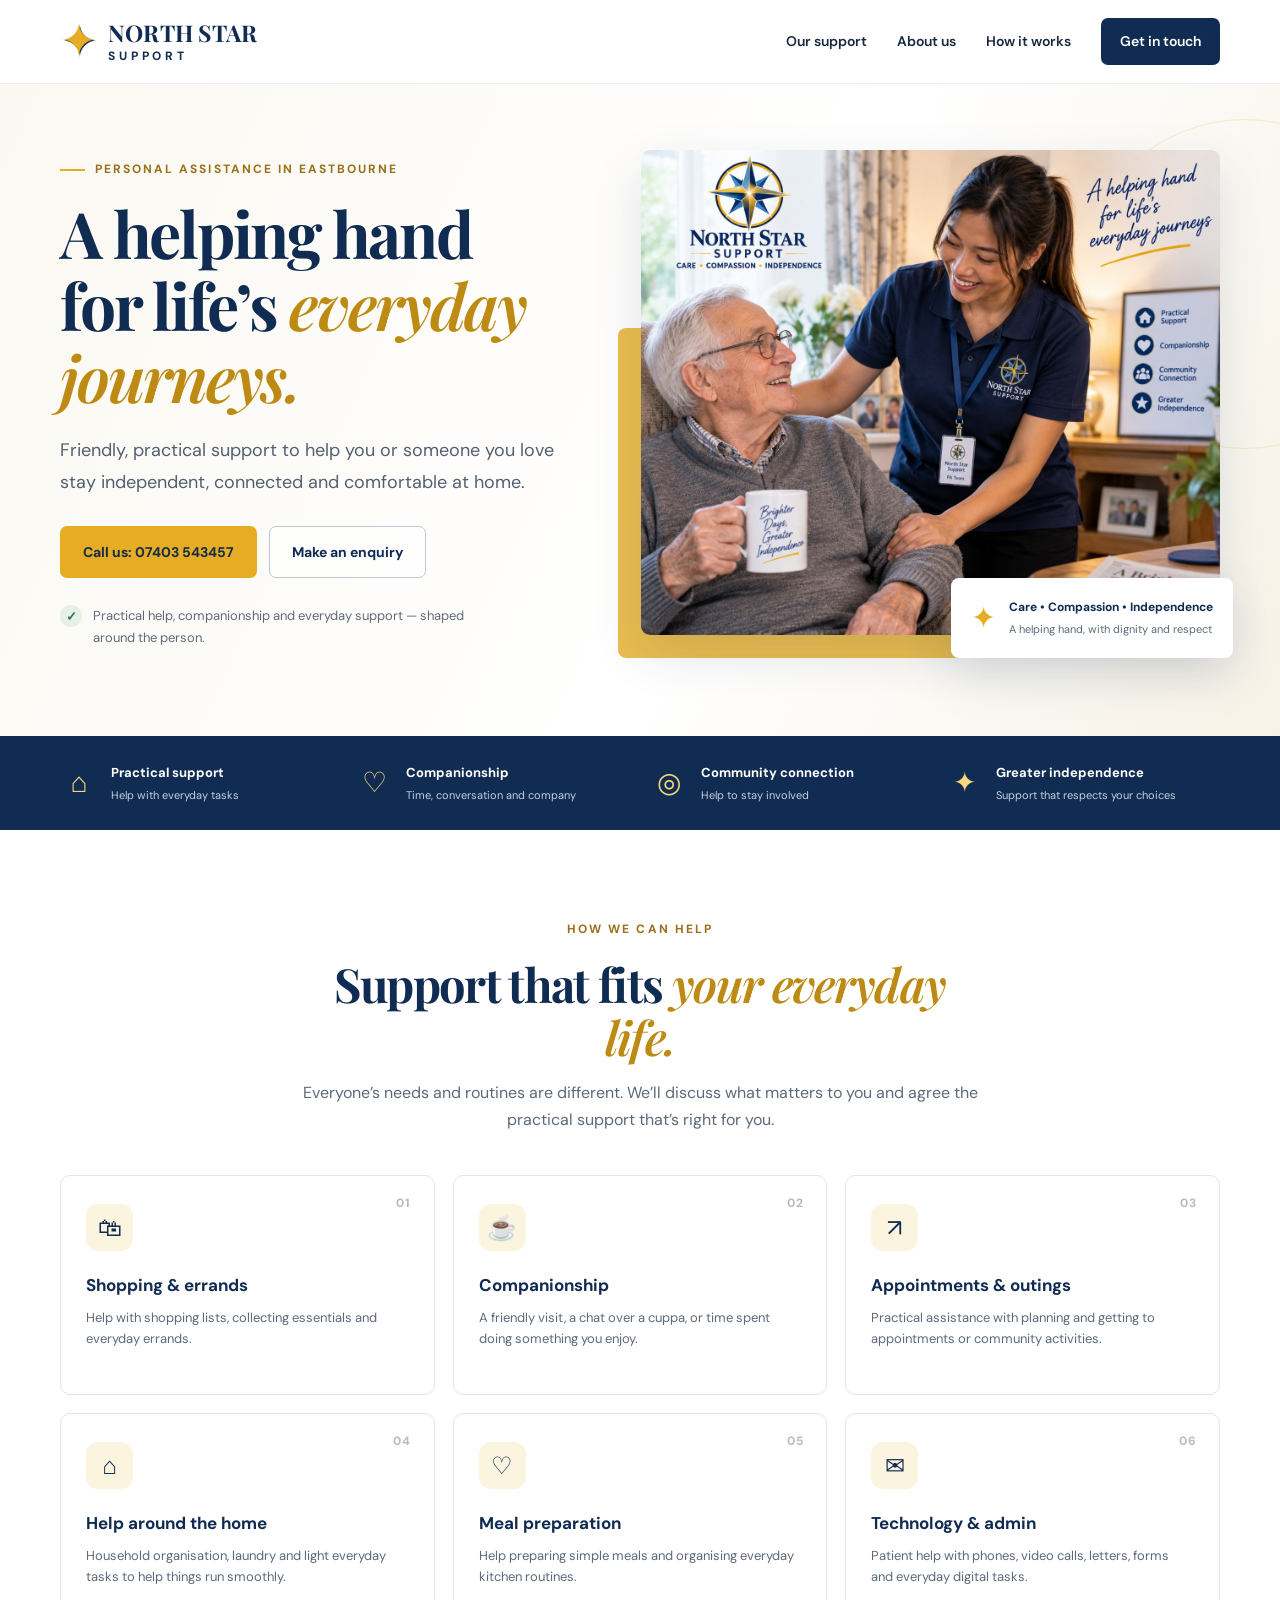
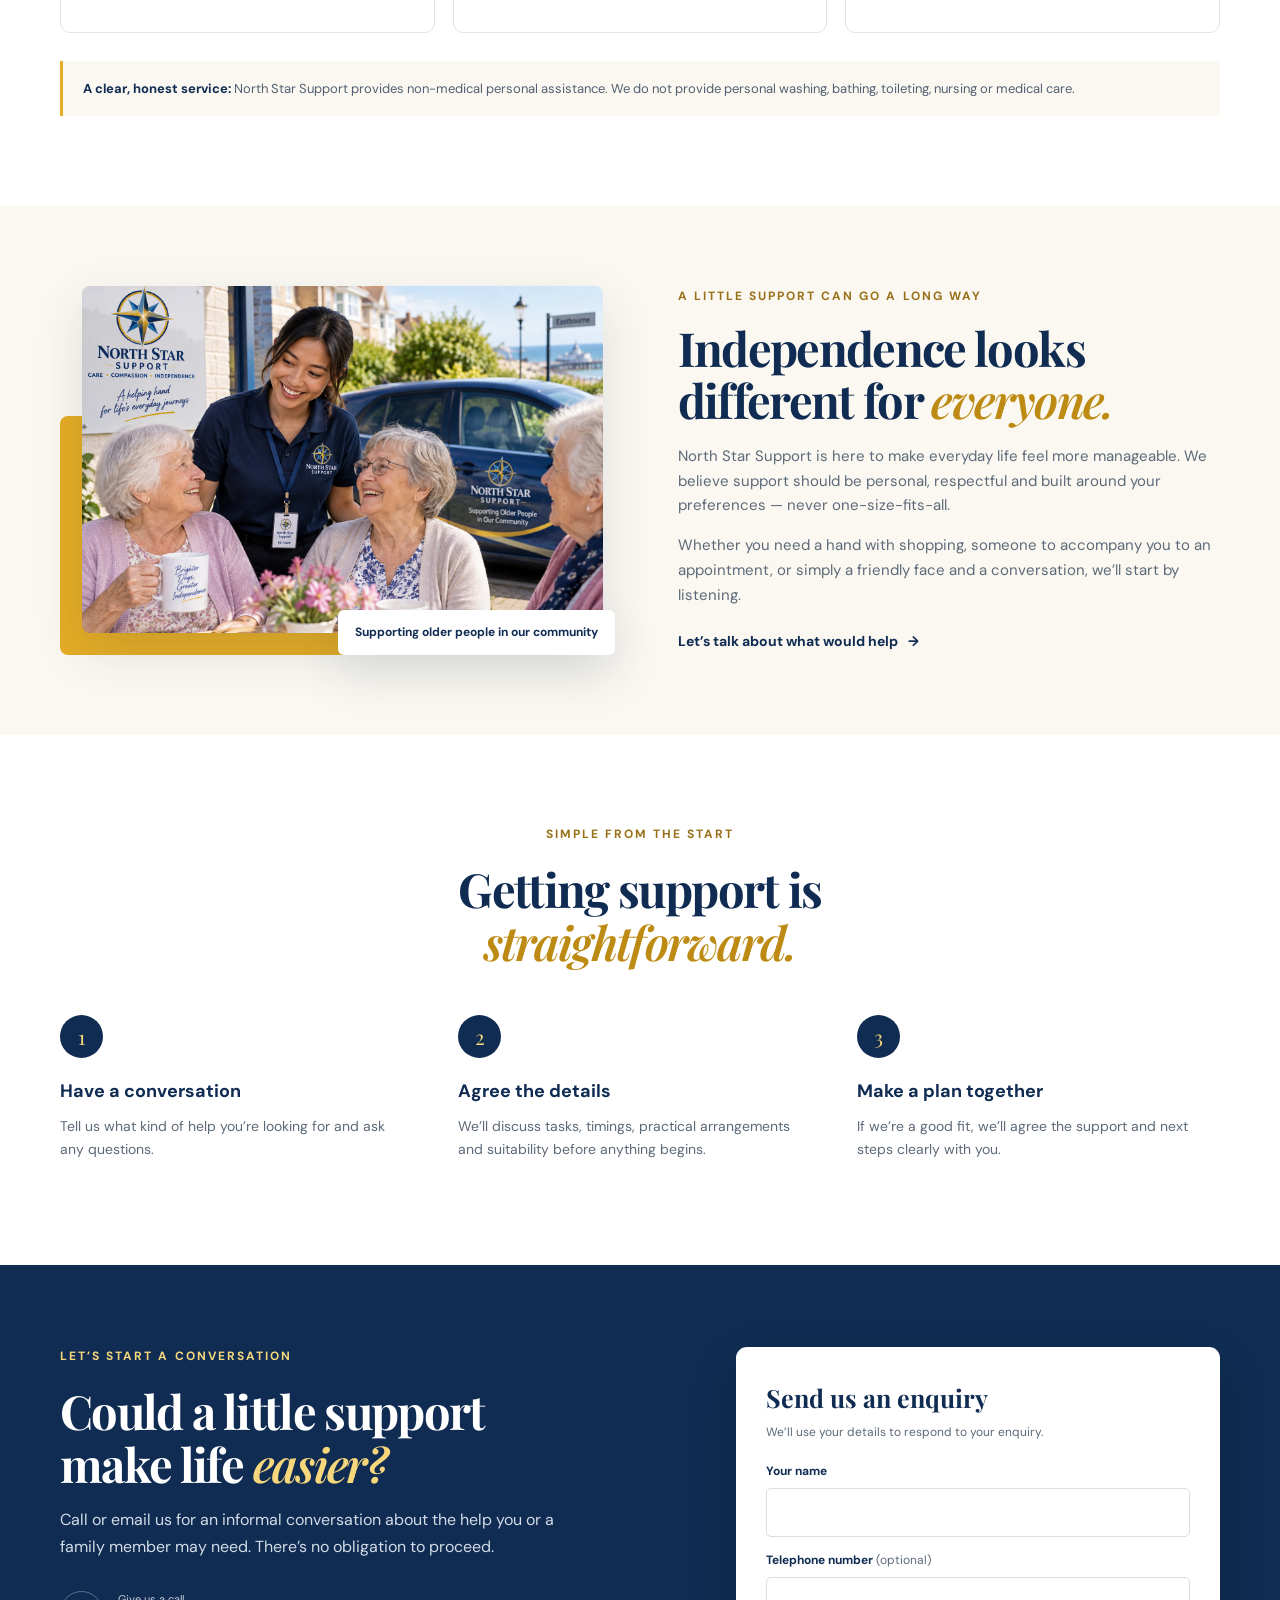
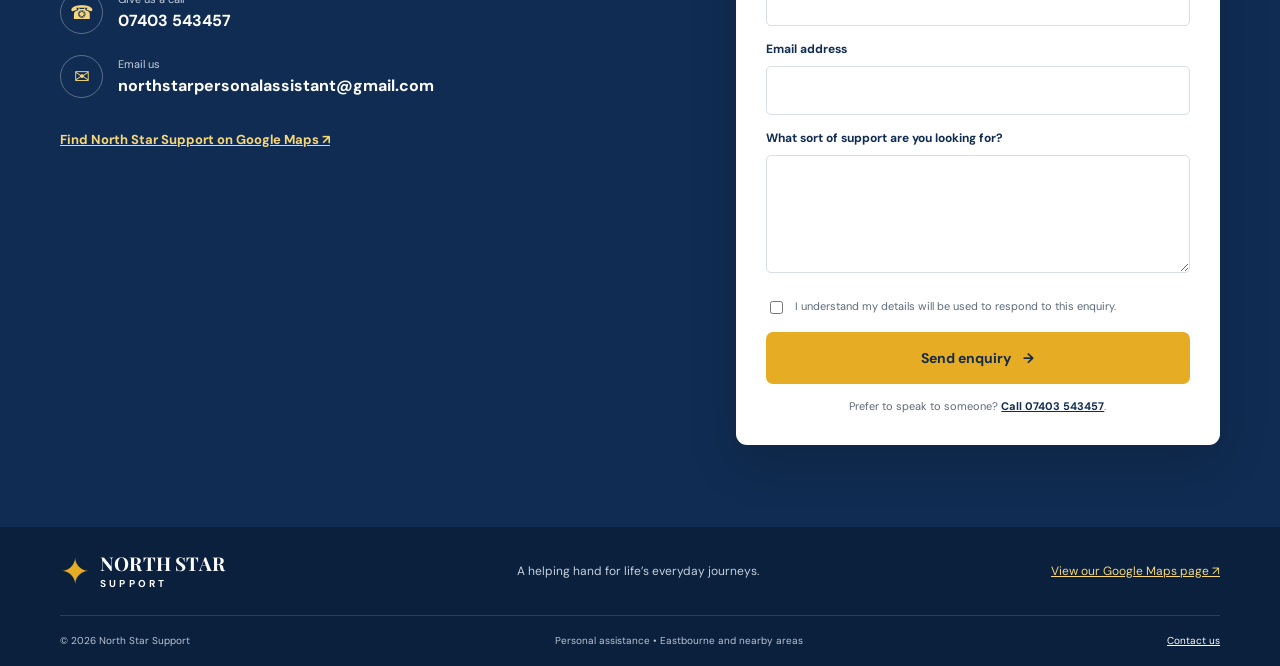
==== index.html @ a06e6b38 "Add files via upload" ====
<!doctype html>
<html lang="en-GB">
<head>
  <meta charset="utf-8">
  <meta name="viewport" content="width=device-width, initial-scale=1">
  <meta name="theme-color" content="#102c52">
  <meta name="description" content="Friendly, practical personal assistance in Eastbourne and nearby areas. Help with shopping, appointments, companionship and everyday tasks, supporting independence at home.">
  <title>North Star Support | Personal Assistance in Eastbourne</title>
  <link rel="preconnect" href="https://fonts.googleapis.com">
  <link rel="preconnect" href="https://fonts.gstatic.com" crossorigin>
  <link href="https://fonts.googleapis.com/css2?family=DM+Sans:wght@400;500;600;700&family=Playfair+Display:wght@600;700&display=swap" rel="stylesheet">
  <link rel="stylesheet" href="styles.css">
</head>
<body>
  <a class="skip-link" href="#main">Skip to content</a>
  <header class="site-header">
    <div class="container header-inner">
      <a class="brand" href="#top" aria-label="North Star Support home">
        <span class="brand-star" aria-hidden="true">✦</span>
        <span class="brand-words"><strong>North Star</strong><span>SUPPORT</span></span>
      </a>
      <button class="menu-toggle" aria-expanded="false" aria-controls="main-nav">Menu <span aria-hidden="true">☰</span></button>
      <nav id="main-nav" class="main-nav" aria-label="Main navigation">
        <a href="#services">Our support</a><a href="#about">About us</a><a href="#how-it-works">How it works</a><a href="#contact" class="nav-cta">Get in touch</a>
      </nav>
    </div>
  </header>

  <main id="main">
    <section class="hero" id="top">
      <div class="container hero-grid">
        <div class="hero-copy">
          <p class="eyebrow"><span></span> Personal assistance in Eastbourne</p>
          <h1>A helping hand for life’s <em>everyday journeys.</em></h1>
          <p class="hero-intro">Friendly, practical support to help you or someone you love stay independent, connected and comfortable at home.</p>
          <div class="hero-actions">
            <a class="button button-gold" href="tel:07403543457">Call us: 07403 543457</a>
            <a class="button button-outline" href="#contact">Make an enquiry</a>
          </div>
          <div class="hero-note"><span class="check">✓</span><span>Practical help, companionship and everyday support — shaped around the person.</span></div>
        </div>
        <div class="hero-image-wrap">
          <img class="hero-image" src="assets/support-at-home.jpg" alt="A North Star Support personal assistant sharing a friendly moment with an older man at home">
          <div class="image-caption"><span class="caption-star">✦</span><span><strong>Care • Compassion • Independence</strong><small>A helping hand, with dignity and respect</small></span></div>
        </div>
      </div>
      <div class="hero-swoosh" aria-hidden="true"></div>
    </section>

    <section class="trust-strip" aria-label="Our approach">
      <div class="container trust-grid">
        <div><span class="trust-icon">⌂</span><span><strong>Practical support</strong><small>Help with everyday tasks</small></span></div>
        <div><span class="trust-icon">♡</span><span><strong>Companionship</strong><small>Time, conversation and company</small></span></div>
        <div><span class="trust-icon">◎</span><span><strong>Community connection</strong><small>Help to stay involved</small></span></div>
        <div><span class="trust-icon">✦</span><span><strong>Greater independence</strong><small>Support that respects your choices</small></span></div>
      </div>
    </section>

    <section class="section services" id="services">
      <div class="container">
        <div class="section-heading">
          <p class="eyebrow">How we can help</p>
          <h2>Support that fits <em>your everyday life.</em></h2>
          <p>Everyone’s needs and routines are different. We’ll discuss what matters to you and agree the practical support that’s right for you.</p>
        </div>
        <div class="service-grid">
          <article class="service-card"><span class="service-number">01</span><span class="service-icon">🛍</span><h3>Shopping & errands</h3><p>Help with shopping lists, collecting essentials and everyday errands.</p></article>
          <article class="service-card"><span class="service-number">02</span><span class="service-icon">☕</span><h3>Companionship</h3><p>A friendly visit, a chat over a cuppa, or time spent doing something you enjoy.</p></article>
          <article class="service-card"><span class="service-number">03</span><span class="service-icon">↗</span><h3>Appointments & outings</h3><p>Practical assistance with planning and getting to appointments or community activities.</p></article>
          <article class="service-card"><span class="service-number">04</span><span class="service-icon">⌂</span><h3>Help around the home</h3><p>Household organisation, laundry and light everyday tasks to help things run smoothly.</p></article>
          <article class="service-card"><span class="service-number">05</span><span class="service-icon">♡</span><h3>Meal preparation</h3><p>Help preparing simple meals and organising everyday kitchen routines.</p></article>
          <article class="service-card"><span class="service-number">06</span><span class="service-icon">✉</span><h3>Technology & admin</h3><p>Patient help with phones, video calls, letters, forms and everyday digital tasks.</p></article>
        </div>
        <p class="service-boundary"><strong>A clear, honest service:</strong> North Star Support provides non-medical personal assistance. We do not provide personal washing, bathing, toileting, nursing or medical care.</p>
      </div>
    </section>

    <section class="about-section" id="about">
      <div class="container about-grid">
        <div class="about-image-wrap"><img src="assets/community-support.jpg" alt="A North Star Support assistant chatting with older women in the Eastbourne community"><span class="photo-label">Supporting older people in our community</span></div>
        <div class="about-copy"><p class="eyebrow">A little support can go a long way</p><h2>Independence looks different for <em>everyone.</em></h2><p>North Star Support is here to make everyday life feel more manageable. We believe support should be personal, respectful and built around your preferences — never one-size-fits-all.</p><p>Whether you need a hand with shopping, someone to accompany you to an appointment, or simply a friendly face and a conversation, we’ll start by listening.</p><a class="text-link" href="#contact">Let’s talk about what would help <span aria-hidden="true">→</span></a></div>
      </div>
    </section>

    <section class="section process" id="how-it-works">
      <div class="container">
        <div class="section-heading"><p class="eyebrow">Simple from the start</p><h2>Getting support is <em>straightforward.</em></h2></div>
        <div class="steps-grid">
          <article class="step"><span>1</span><h3>Have a conversation</h3><p>Tell us what kind of help you’re looking for and ask any questions.</p></article>
          <article class="step"><span>2</span><h3>Agree the details</h3><p>We’ll discuss tasks, timings, practical arrangements and suitability before anything begins.</p></article>
          <article class="step"><span>3</span><h3>Make a plan together</h3><p>If we’re a good fit, we’ll agree the support and next steps clearly with you.</p></article>
        </div>
      </div>
    </section>

    <section class="contact-section" id="contact">
      <div class="container contact-grid">
        <div class="contact-copy"><p class="eyebrow eyebrow-light">Let’s start a conversation</p><h2>Could a little support make life <em>easier?</em></h2><p>Call or email us for an informal conversation about the help you or a family member may need. There’s no obligation to proceed.</p>
          <a class="contact-line" href="tel:07403543457"><span class="contact-symbol">☎</span><span><small>Give us a call</small><strong>07403 543457</strong></span></a>
          <a class="contact-line" href="mailto:northstarpersonalassistant@gmail.com"><span class="contact-symbol">✉</span><span><small>Email us</small><strong>northstarpersonalassistant@gmail.com</strong></span></a>
          <a class="map-link" href="https://www.google.com/maps/place/North+Star+Support/@50.8205887,0.2245614,12z/data=!3m1!4b1!4m6!3m5!1s0x4c9fe5b619316225:0xdcc4a108189cf63d!8m2!3d50.8205888!4d0.2245614!16s%2Fg%2F11zxp9crf4?entry=ttu&amp;g_ep=EgoyMDI2MTAxMi4wIKXMDSoASAFQAw%3D%3D" target="_blank" rel="noopener noreferrer">Find North Star Support on Google Maps ↗</a>
        </div>
        <form class="contact-form" name="client-enquiry" method="POST" data-netlify="true" netlify-honeypot="bot-field" action="/thank-you.html">
          <input type="hidden" name="form-name" value="client-enquiry">
          <p class="hidden"><label>Do not fill this in: <input name="bot-field"></label></p>
          <h3>Send us an enquiry</h3><p class="form-intro">We’ll use your details to respond to your enquiry.</p>
          <label for="name">Your name</label><input id="name" name="name" autocomplete="name" required>
          <label for="phone">Telephone number <span>(optional)</span></label><input id="phone" name="phone" type="tel" autocomplete="tel">
          <label for="email">Email address</label><input id="email" name="email" type="email" autocomplete="email" required>
          <label for="support">What sort of support are you looking for?</label><textarea id="support" name="support" rows="4" required></textarea>
          <label class="consent"><input type="checkbox" name="privacy-acknowledged" value="yes" required><span>I understand my details will be used to respond to this enquiry.</span></label>
          <button class="button button-gold form-button" type="submit">Send enquiry <span aria-hidden="true">→</span></button>
          <p class="form-footnote">Prefer to speak to someone? <a href="tel:07403543457">Call 07403 543457</a>.</p>
        </form>
      </div>
    </section>
  </main>

  <footer class="site-footer"><div class="container footer-main"><a class="brand brand-footer" href="#top"><span class="brand-star" aria-hidden="true">✦</span><span class="brand-words"><strong>North Star</strong><span>SUPPORT</span></span></a><p>A helping hand for life’s everyday journeys.</p><a href="https://www.google.com/maps/place/North+Star+Support/@50.8205887,0.2245614,12z/data=!3m1!4b1!4m6!3m5!1s0x4c9fe5b619316225:0xdcc4a108189cf63d!8m2!3d50.8205888!4d0.2245614!16s%2Fg%2F11zxp9crf4?entry=ttu&amp;g_ep=EgoyMDI2MTAxMi4wIKXMDSoASAFQAw%3D%3D" target="_blank" rel="noopener noreferrer">View our Google Maps page ↗</a></div><div class="container footer-bottom"><span>© <span id="year">2026</span> North Star Support</span><span>Personal assistance • Eastbourne and nearby areas</span><a href="mailto:northstarpersonalassistant@gmail.com">Contact us</a></div></footer>
  <script src="script.js"></script>
</body>
</html>
---- styles.css ----
:root{--navy:#102c52;--navy2:#173c69;--gold:#e6ad24;--gold-light:#f7d77c;--ink:#18283c;--muted:#5d6a79;--cream:#fbf8f1;--line:#e7e4dd;--white:#fff;--shadow:0 18px 50px rgba(16,44,82,.13)}
*{box-sizing:border-box}html{scroll-behavior:smooth;scroll-padding-top:90px}body{margin:0;font-family:'DM Sans',Arial,sans-serif;color:var(--ink);line-height:1.65;background:#fff}a{color:inherit}.container{width:min(1160px,calc(100% - 44px));margin-inline:auto}.skip-link{position:absolute;left:-999px;top:10px;background:#fff;padding:12px;z-index:99}.skip-link:focus{left:10px}.site-header{height:84px;display:flex;align-items:center;background:#fff;position:sticky;top:0;z-index:20;border-bottom:1px solid rgba(16,44,82,.08)}.header-inner{display:flex;align-items:center;justify-content:space-between;gap:28px}.brand{display:inline-flex;align-items:center;gap:10px;text-decoration:none;color:var(--navy)}.brand-star{font-size:45px;line-height:1;color:var(--gold);text-shadow:1px 1px 0 var(--navy);font-family:Georgia,serif}.brand-words{display:flex;flex-direction:column;line-height:1}.brand-words strong{font-family:'Playfair Display',Georgia,serif;text-transform:uppercase;font-size:23px;letter-spacing:.01em}.brand-words>span{font-size:12px;font-weight:700;letter-spacing:.32em;margin-top:6px}.main-nav{display:flex;align-items:center;gap:30px}.main-nav a{text-decoration:none;font-size:14px;font-weight:600}.main-nav a:hover,.text-link:hover,.map-link:hover{color:#a87400}.main-nav .nav-cta{background:var(--navy);color:#fff;border-radius:7px;padding:12px 19px}.menu-toggle{display:none;background:none;border:1px solid var(--line);padding:9px 12px;border-radius:6px;font:inherit;color:var(--navy)}.hero{position:relative;overflow:hidden;background:linear-gradient(115deg,#fbf8f1 0%,#fff 58%,#f7f2e7 100%);padding:66px 0 78px}.hero-grid{display:grid;grid-template-columns:.91fr 1.09fr;gap:56px;align-items:center;position:relative;z-index:1}.eyebrow{font-size:12px;letter-spacing:.17em;text-transform:uppercase;font-weight:700;color:#997019;margin:0 0 18px;display:flex;align-items:center;gap:10px}.eyebrow span{display:inline-block;width:25px;height:2px;background:var(--gold)}h1,h2,h3,p{margin-top:0}h1,h2{font-family:'Playfair Display',Georgia,serif;letter-spacing:-.035em;line-height:1.12;color:var(--navy)}h1{font-size:clamp(42px,5vw,65px);margin-bottom:23px}h1 em,h2 em{font-weight:600;color:#bd8b13}.hero-intro{font-size:18px;line-height:1.75;color:#526071;max-width:510px;margin-bottom:28px}.hero-actions{display:flex;flex-wrap:wrap;gap:12px}.button{display:inline-flex;align-items:center;justify-content:center;gap:12px;min-height:52px;padding:14px 22px;border-radius:7px;font:700 14px 'DM Sans',sans-serif;text-decoration:none;border:1px solid transparent;cursor:pointer;transition:transform .15s,box-shadow .15s}.button:hover{transform:translateY(-2px);box-shadow:0 9px 20px #102c5220}.button-gold{background:var(--gold);color:#142b48}.button-outline{border-color:#bdc6d1;color:var(--navy);background:rgba(255,255,255,.7)}.hero-note{display:flex;gap:11px;align-items:flex-start;font-size:13px;color:#5f6b79;margin-top:27px;max-width:410px}.check{display:grid;place-items:center;flex:0 0 22px;height:22px;border-radius:50%;background:#e6f0e6;color:#2f7547;font-weight:700}.hero-image-wrap{position:relative;padding:0 0 23px 23px}.hero-image-wrap:before{content:"";position:absolute;left:0;bottom:0;width:58%;height:65%;background:var(--gold);border-radius:8px 0 0 8px;opacity:.8}.hero-image{position:relative;display:block;width:100%;height:auto;max-height:520px;object-fit:contain;object-position:center;border-radius:9px;box-shadow:var(--shadow)}.image-caption{position:absolute;right:-13px;bottom:0;display:flex;gap:13px;align-items:center;background:#fff;padding:15px 20px;border-radius:8px;box-shadow:var(--shadow);max-width:330px}.caption-star{font-size:30px;color:var(--gold)}.image-caption strong,.image-caption small{display:block}.image-caption strong{font-size:12px;color:var(--navy)}.image-caption small{font-size:11px;color:var(--muted);margin-top:3px}.hero-swoosh{position:absolute;right:-130px;top:35px;width:330px;height:330px;border:1px solid #e6ad2438;border-radius:50%}.trust-strip{background:var(--navy);color:white;padding:24px 0}.trust-grid{display:grid;grid-template-columns:repeat(4,1fr);gap:20px}.trust-grid>div{display:flex;align-items:center;gap:13px}.trust-icon{font-size:28px;color:var(--gold-light);width:38px;text-align:center}.trust-grid strong,.trust-grid small{display:block}.trust-grid strong{font-size:13px}.trust-grid small{font-size:11px;color:#c6d0df;margin-top:3px}.section{padding:90px 0}.section-heading{text-align:center;max-width:680px;margin:0 auto 42px}.section-heading .eyebrow{justify-content:center}.section-heading h2,.about-copy h2,.contact-copy h2{font-size:clamp(34px,4vw,47px);margin-bottom:17px}.section-heading>p:last-child{color:var(--muted);margin-bottom:0}.services{background:#fff}.service-grid{display:grid;grid-template-columns:repeat(3,1fr);gap:18px}.service-card{position:relative;border:1px solid var(--line);border-radius:10px;padding:28px 25px 25px;min-height:220px;background:#fff;transition:transform .18s,box-shadow .18s}.service-card:hover{transform:translateY(-4px);box-shadow:var(--shadow)}.service-number{position:absolute;right:22px;top:18px;font-size:12px;font-weight:700;color:#b4bbc4;letter-spacing:.1em}.service-icon{display:grid;place-items:center;width:47px;height:47px;border-radius:12px;background:#fbf4df;color:var(--navy);font-size:24px;margin-bottom:20px}.service-card h3{font-size:17px;color:var(--navy);margin-bottom:8px}.service-card p{font-size:13px;color:var(--muted);margin-bottom:0}.service-boundary{margin:28px 0 0;padding:17px 20px;border-left:3px solid var(--gold);background:var(--cream);color:#526071;font-size:13px}.service-boundary strong{color:var(--navy)}.about-section{background:var(--cream);padding:80px 0}.about-grid{display:grid;grid-template-columns:1fr 1fr;align-items:center;gap:75px}.about-image-wrap{position:relative;padding:0 0 22px 22px}.about-image-wrap:before{content:"";position:absolute;left:0;bottom:0;width:72%;height:65%;background:var(--gold);border-radius:8px}.about-image-wrap img{position:relative;width:100%;height:auto;max-height:440px;object-fit:contain;object-position:center;border-radius:8px;box-shadow:var(--shadow);display:block}.photo-label{position:absolute;bottom:0;right:-12px;background:#fff;color:var(--navy);padding:13px 17px;border-radius:6px;font-size:12px;font-weight:700;box-shadow:var(--shadow)}.about-copy .eyebrow{margin-bottom:15px}.about-copy p:not(.eyebrow){color:var(--muted);font-size:15px}.text-link{display:inline-flex;gap:10px;align-items:center;text-decoration:none;font-size:14px;font-weight:700;color:var(--navy);margin-top:8px}.process{background:#fff}.steps-grid{display:grid;grid-template-columns:repeat(3,1fr);gap:35px}.step{padding:5px 20px 0 0}.step>span{display:grid;place-items:center;width:43px;height:43px;background:var(--navy);color:var(--gold-light);border-radius:50%;font-family:'Playfair Display',Georgia,serif;font-size:20px;margin-bottom:19px}.step h3{font-size:18px;color:var(--navy);margin-bottom:8px}.step p{font-size:14px;color:var(--muted)}.contact-section{background:var(--navy);padding:82px 0;color:#fff}.contact-grid{display:grid;grid-template-columns:1fr .82fr;gap:85px;align-items:start}.eyebrow-light{color:var(--gold-light)}.contact-copy h2{color:#fff;max-width:530px}.contact-copy h2 em{color:var(--gold-light)}.contact-copy>p:not(.eyebrow){color:#d2dbe7;max-width:500px;margin-bottom:30px}.contact-line{display:flex;align-items:center;gap:15px;color:#fff;text-decoration:none;margin:20px 0}.contact-symbol{display:grid;place-items:center;width:43px;height:43px;border:1px solid #ffffff50;border-radius:50%;color:var(--gold-light);font-size:19px}.contact-line small,.contact-line strong{display:block}.contact-line small{font-size:11px;color:#c6d0df}.contact-line strong{font-size:16px;overflow-wrap:anywhere}.map-link{display:inline-block;color:var(--gold-light);font-size:13px;font-weight:700;margin-top:10px}.contact-form{background:#fff;color:var(--ink);padding:30px;border-radius:11px;box-shadow:0 20px 50px #0002}.contact-form h3{font-family:'Playfair Display',Georgia,serif;color:var(--navy);font-size:25px;margin-bottom:4px}.form-intro{font-size:12px;color:var(--muted);margin-bottom:20px}.contact-form>label:not(.consent){display:block;font-size:12px;font-weight:700;margin:14px 0 6px;color:var(--navy)}.contact-form label span{font-weight:400;color:var(--muted)}.contact-form input:not([type=checkbox]),.contact-form textarea{width:100%;border:1px solid #d8dee6;border-radius:5px;padding:12px;font:inherit;font-size:14px;background:#fff;color:var(--ink)}.contact-form input:focus,.contact-form textarea:focus{outline:2px solid #e6ad2480;border-color:#b98814}.contact-form textarea{resize:vertical}.consent{display:flex;align-items:flex-start;gap:9px;font-size:11px;color:var(--muted);margin:15px 0}.consent input{margin-top:4px;accent-color:var(--navy)}.form-button{width:100%;border:0}.form-footnote{text-align:center;color:var(--muted);font-size:11px;margin:13px 0 0}.form-footnote a{color:var(--navy);font-weight:700}.hidden{display:none!important}.site-footer{background:#0a203d;color:#fff;padding:27px 0 0}.footer-main{display:flex;align-items:center;justify-content:space-between;gap:20px;padding-bottom:25px}.brand-footer{color:#fff}.brand-footer .brand-words strong{font-size:19px}.brand-footer .brand-words>span{font-size:10px}.brand-footer .brand-star{font-size:36px}.footer-main p{font-size:12px;color:#c6d0df;margin:0}.footer-main>a:last-child{font-size:12px;color:var(--gold-light)}.footer-bottom{border-top:1px solid #ffffff24;display:flex;justify-content:space-between;gap:15px;padding:17px 0;color:#b9c5d4;font-size:10px}.footer-bottom a{color:#fff}.button:focus-visible,a:focus-visible,button:focus-visible{outline:3px solid #f3c74e;outline-offset:3px}
@media(max-width:900px){.hero-grid{gap:35px}.hero-image{height:auto;max-height:460px}.trust-grid{grid-template-columns:repeat(2,1fr);row-gap:20px}.about-grid{gap:40px}.contact-grid{gap:35px}.main-nav{gap:18px}.main-nav a{font-size:13px}}
@media(max-width:680px){.container{width:min(100% - 32px,520px)}.site-header{height:72px}.brand-star{font-size:37px}.brand-words strong{font-size:19px}.brand-words>span{font-size:10px}.menu-toggle{display:block}.main-nav{display:none;position:absolute;top:71px;left:0;right:0;padding:16px;background:#fff;border-bottom:1px solid var(--line);box-shadow:0 12px 20px #102c5210;flex-direction:column;align-items:stretch;gap:0}.main-nav.open{display:flex}.main-nav a{padding:13px 10px}.main-nav .nav-cta{text-align:center;margin-top:6px}.hero{padding:46px 0 55px}.hero-grid{grid-template-columns:1fr;gap:35px}.hero-copy{order:1}.hero-image-wrap{order:2;margin-right:10px}.hero-image{height:auto;max-height:420px}.image-caption{right:-10px;max-width:285px;padding:12px}.hero-intro{font-size:16px}.hero-actions{display:grid;grid-template-columns:1fr}.button{width:100%}.trust-grid{gap:18px 12px}.trust-grid>div{align-items:flex-start;gap:8px}.trust-icon{font-size:23px;width:28px}.trust-grid strong{font-size:12px}.trust-grid small{font-size:10px}.section{padding:65px 0}.service-grid{grid-template-columns:1fr;gap:12px}.service-card{min-height:auto;padding:22px}.service-icon{margin-bottom:13px}.about-section{padding:60px 0}.about-grid{grid-template-columns:1fr;gap:35px}.about-image-wrap img{height:auto;max-height:380px}.photo-label{right:-5px;max-width:230px}.steps-grid{grid-template-columns:1fr;gap:20px}.step{padding:0}.step>span{margin-bottom:12px}.contact-section{padding:60px 0}.contact-grid{grid-template-columns:1fr;gap:35px}.contact-form{padding:23px 19px}.footer-main{align-items:flex-start;flex-direction:column}.footer-main p{order:3}.footer-bottom{flex-wrap:wrap}.footer-bottom span:nth-child(2){order:3;width:100%}}
@media(prefers-reduced-motion:reduce){html{scroll-behavior:auto}*,*::before,*::after{transition:none!important}}
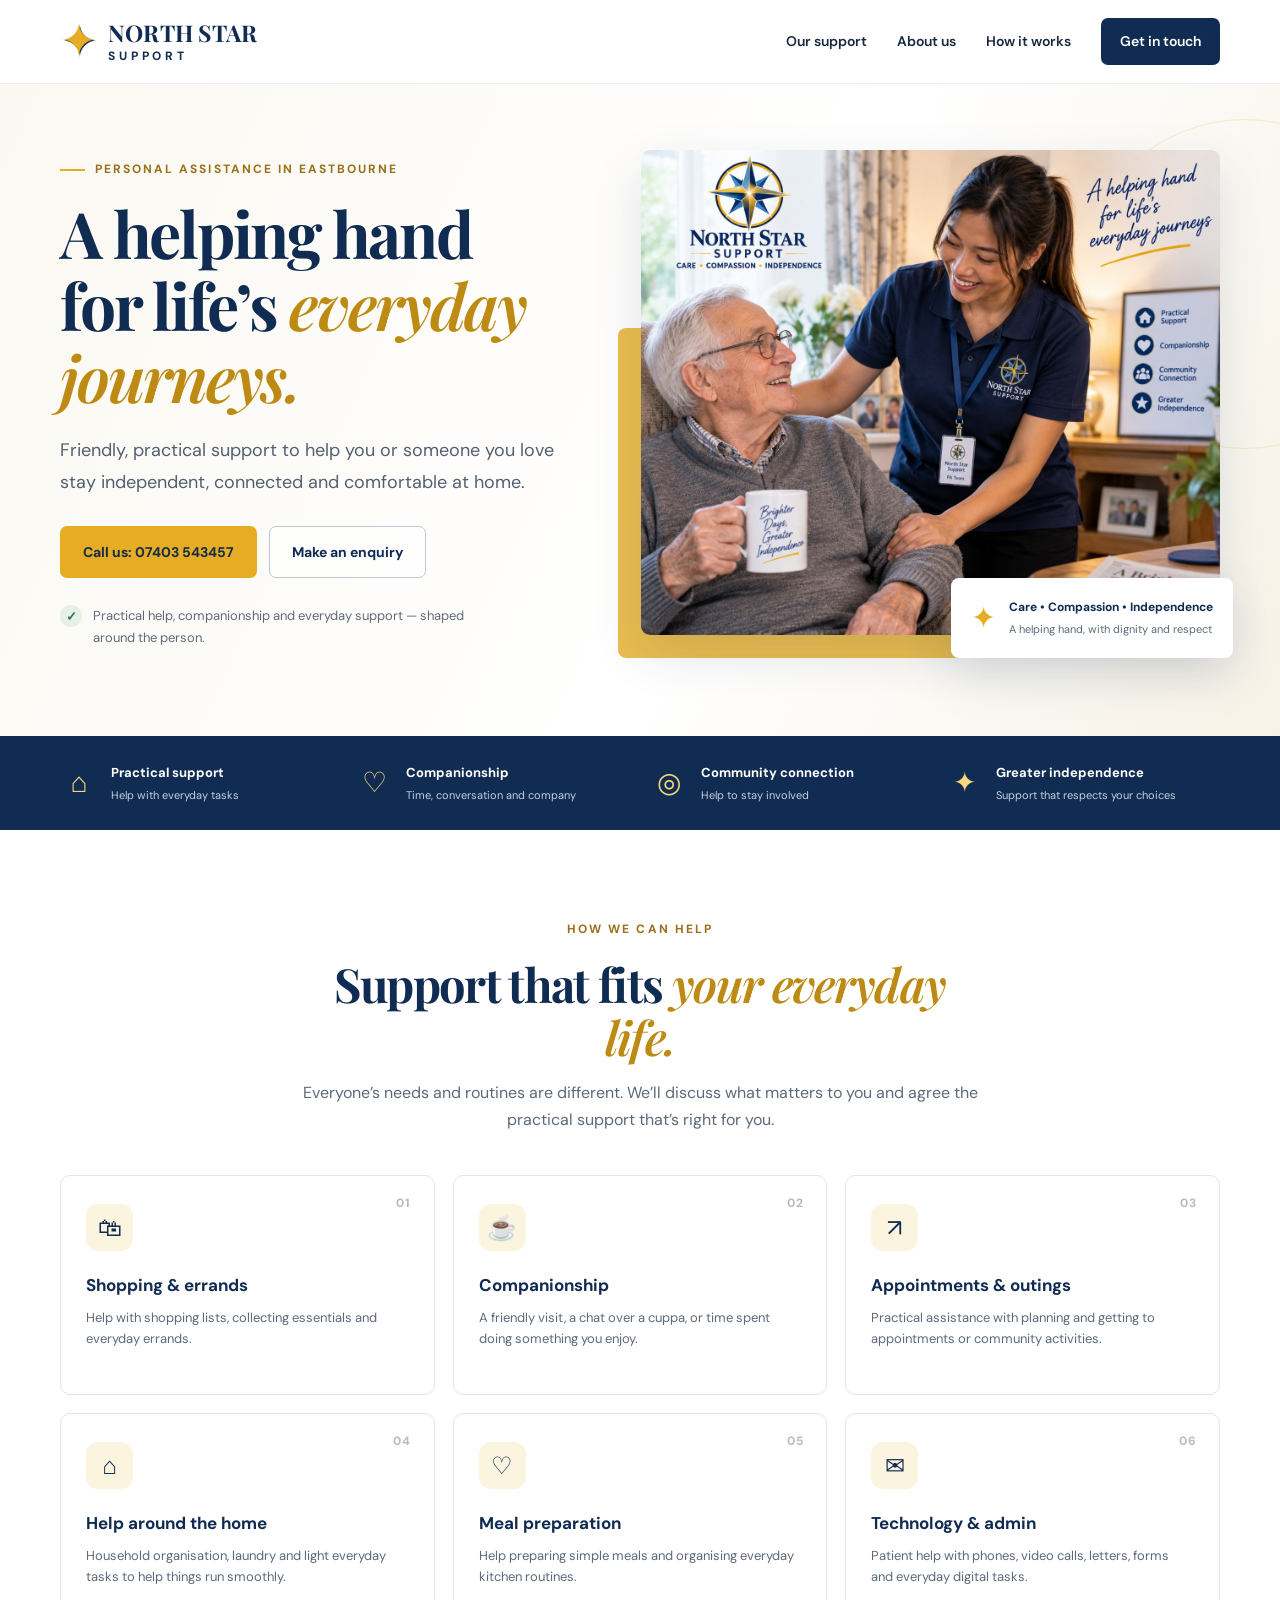
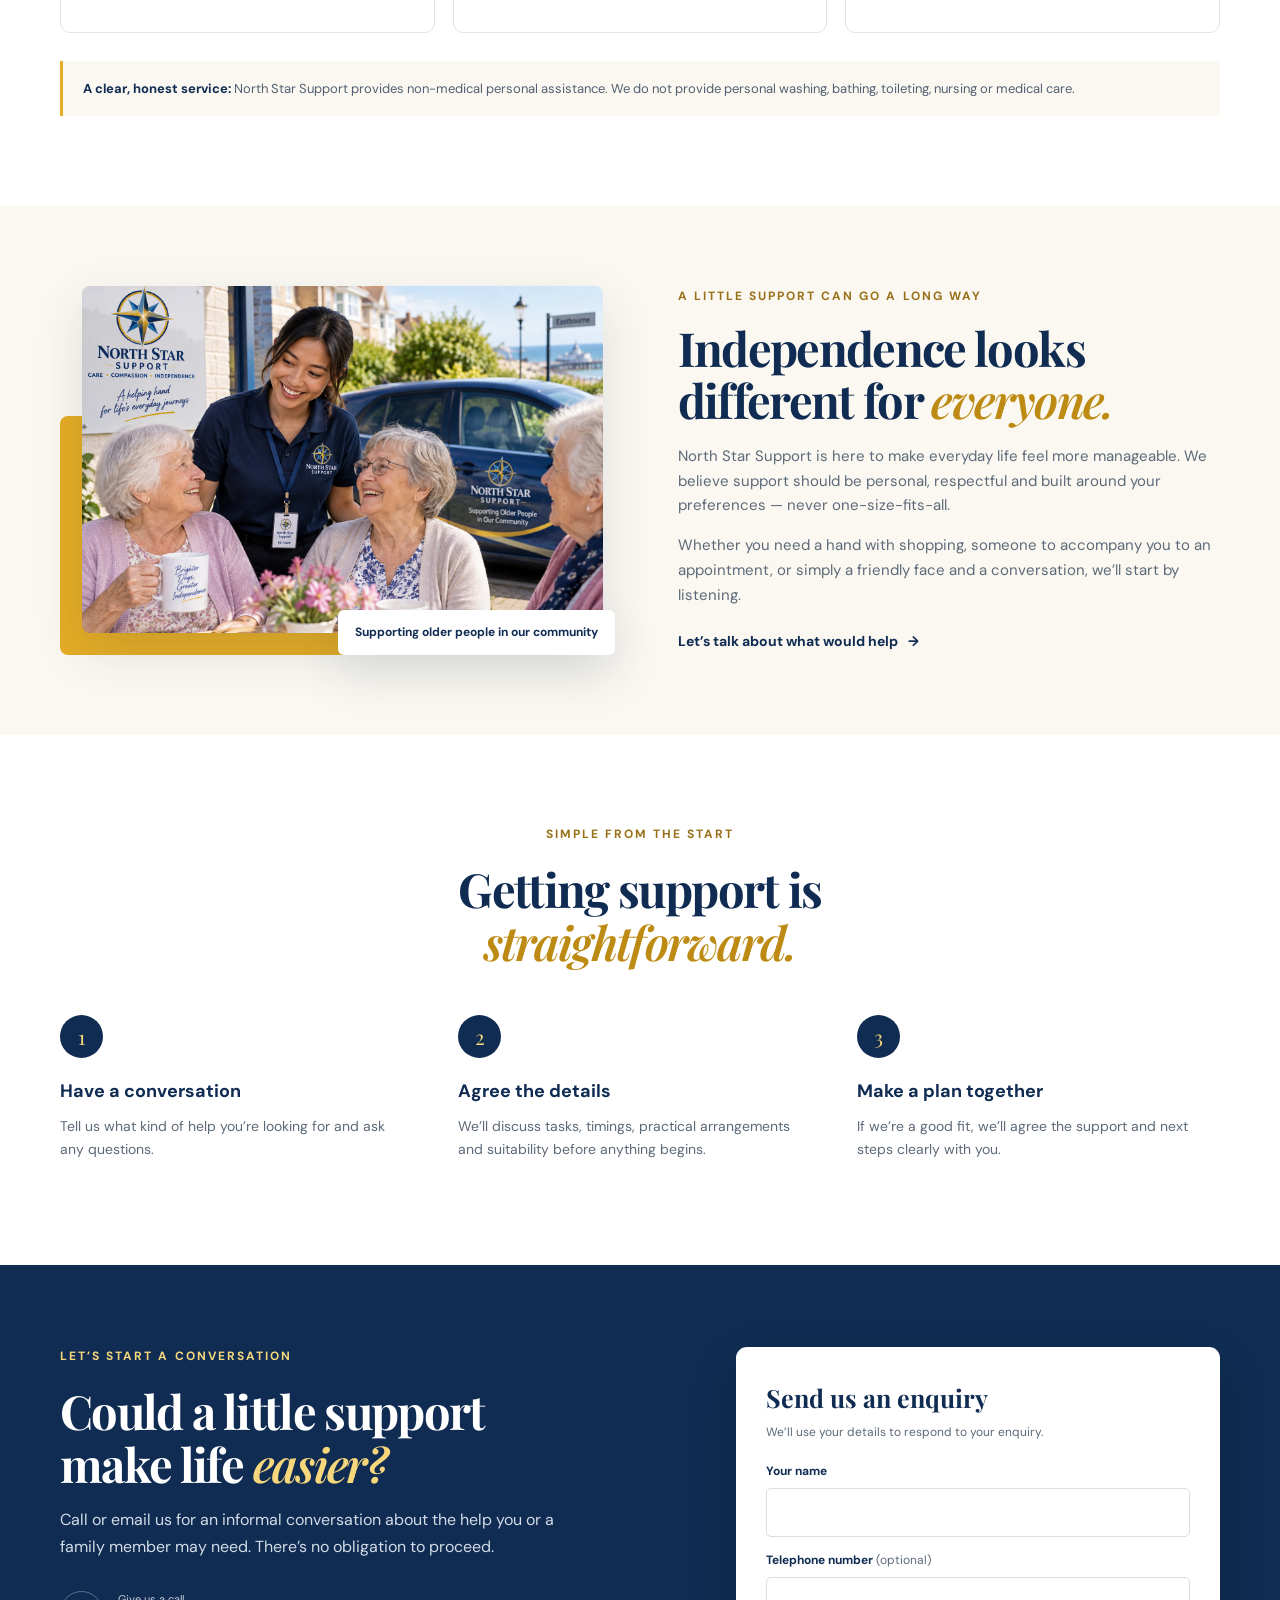
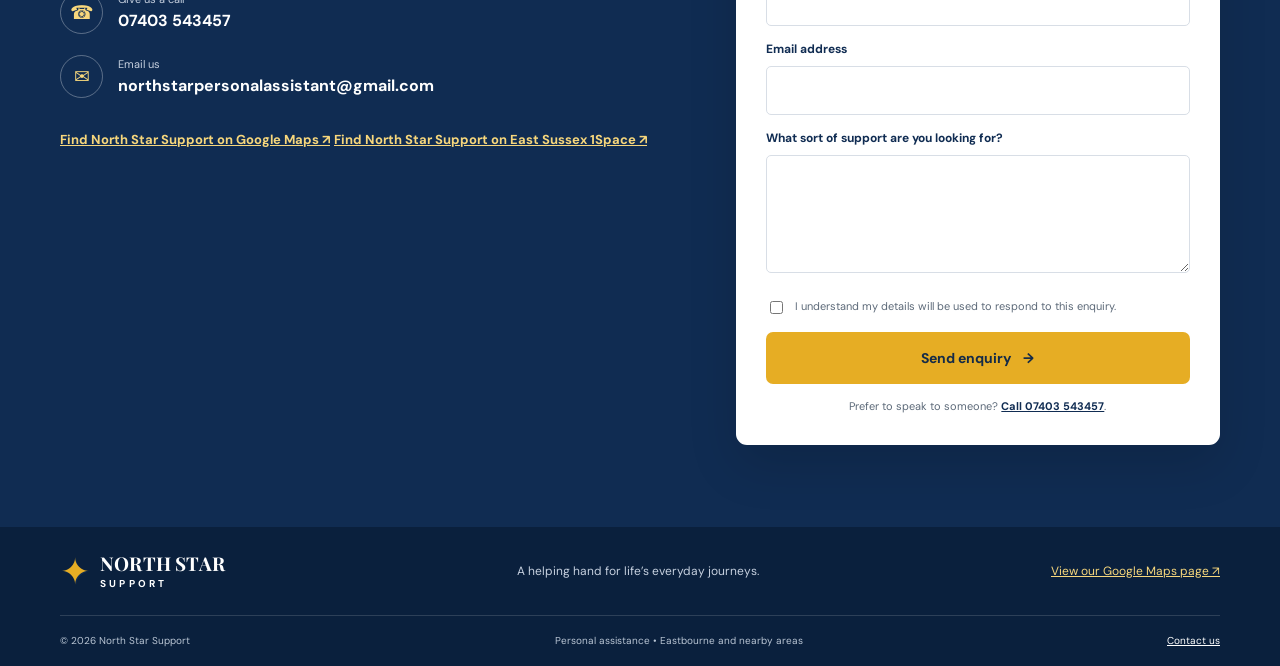
==== commit e26c2414: "Add files via upload" ====
--- a/index.html
+++ b/index.html
@@ -99,6 +99,7 @@
           <a class="contact-line" href="tel:07403543457"><span class="contact-symbol">☎</span><span><small>Give us a call</small><strong>07403 543457</strong></span></a>
           <a class="contact-line" href="mailto:northstarpersonalassistant@gmail.com"><span class="contact-symbol">✉</span><span><small>Email us</small><strong>northstarpersonalassistant@gmail.com</strong></span></a>
           <a class="map-link" href="https://www.google.com/maps/place/North+Star+Support/@50.8205887,0.2245614,12z/data=!3m1!4b1!4m6!3m5!1s0x4c9fe5b619316225:0xdcc4a108189cf63d!8m2!3d50.8205888!4d0.2245614!16s%2Fg%2F11zxp9crf4?entry=ttu&amp;g_ep=EgoyMDI2MTAxMi4wIKXMDSoASAFQAw%3D%3D" target="_blank" rel="noopener noreferrer">Find North Star Support on Google Maps ↗</a>
+          <a class="map-link" href="https://1space.eastsussex.gov.uk/Services/7376/North-Star-Support" target="_blank" rel="noopener noreferrer">Find North Star Support on East Sussex 1Space ↗</a>
         </div>
         <form class="contact-form" name="client-enquiry" method="POST" data-netlify="true" netlify-honeypot="bot-field" action="/thank-you.html">
           <input type="hidden" name="form-name" value="client-enquiry">
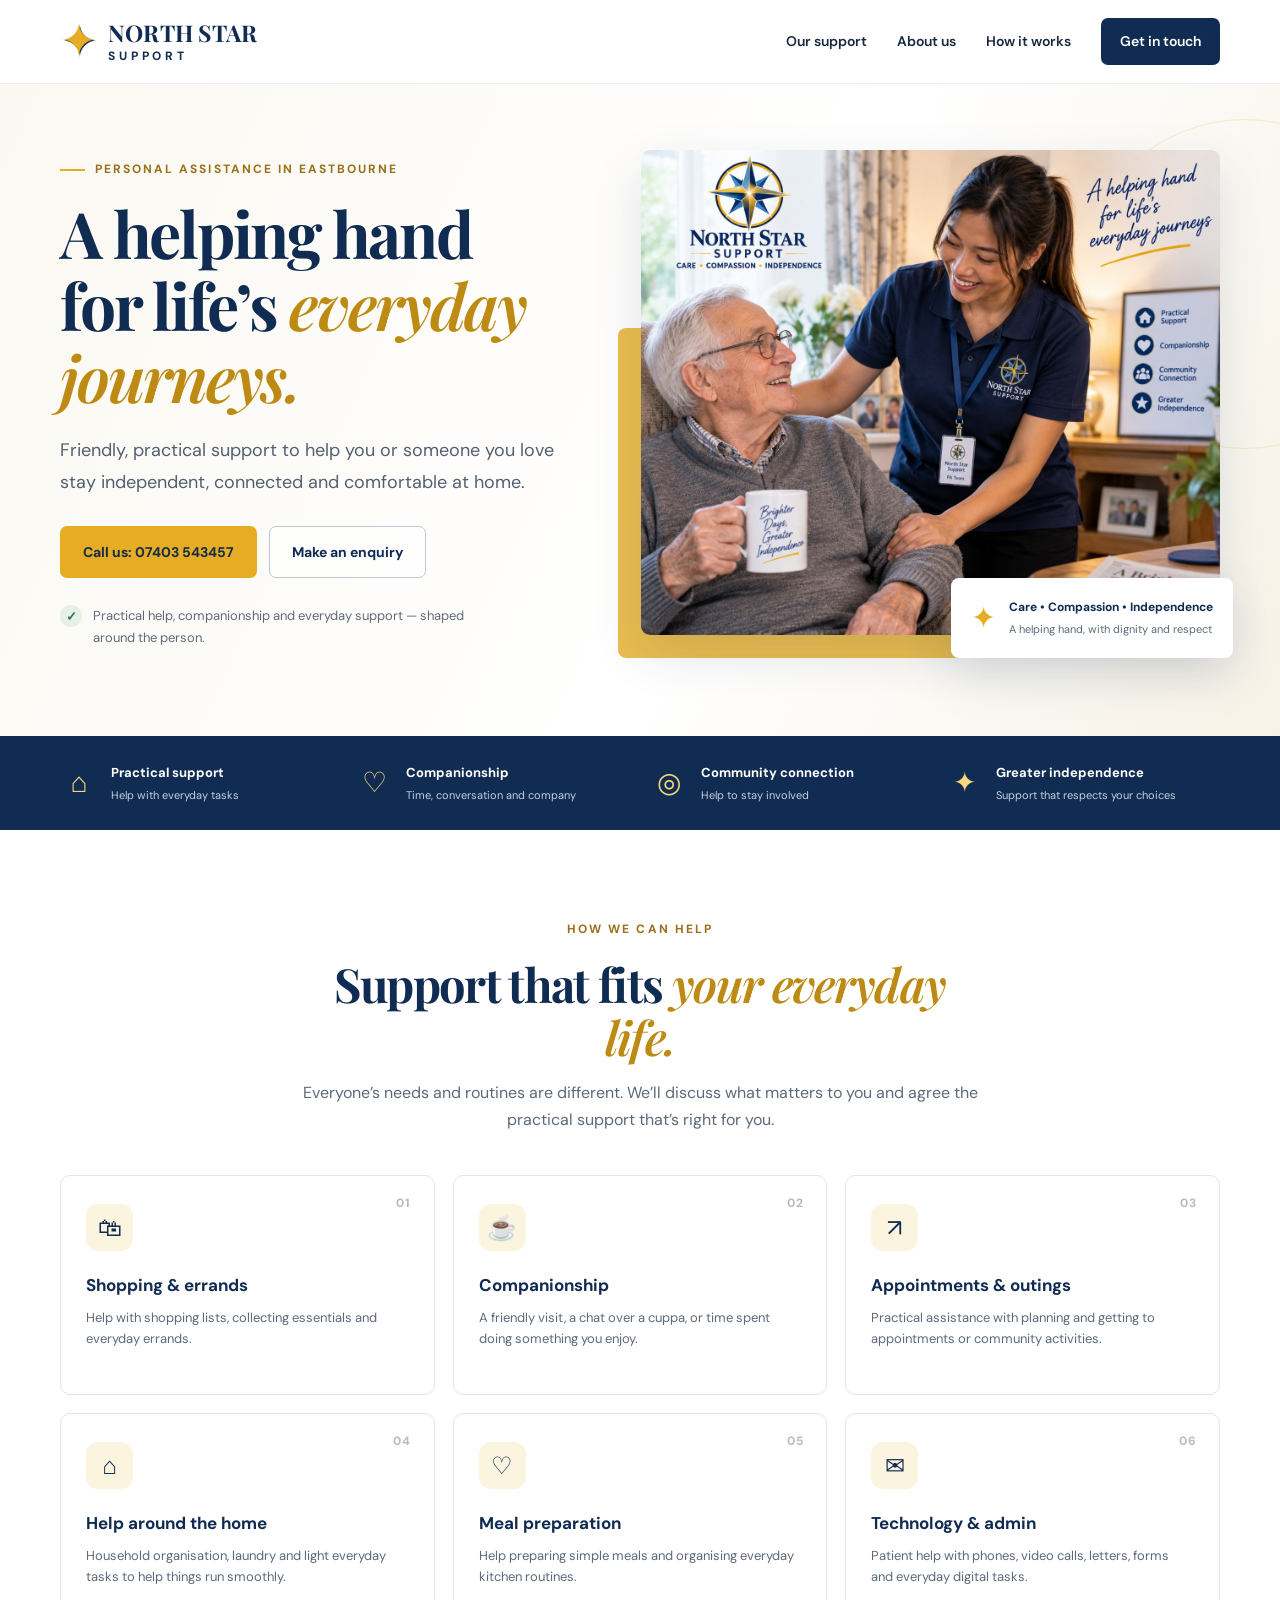
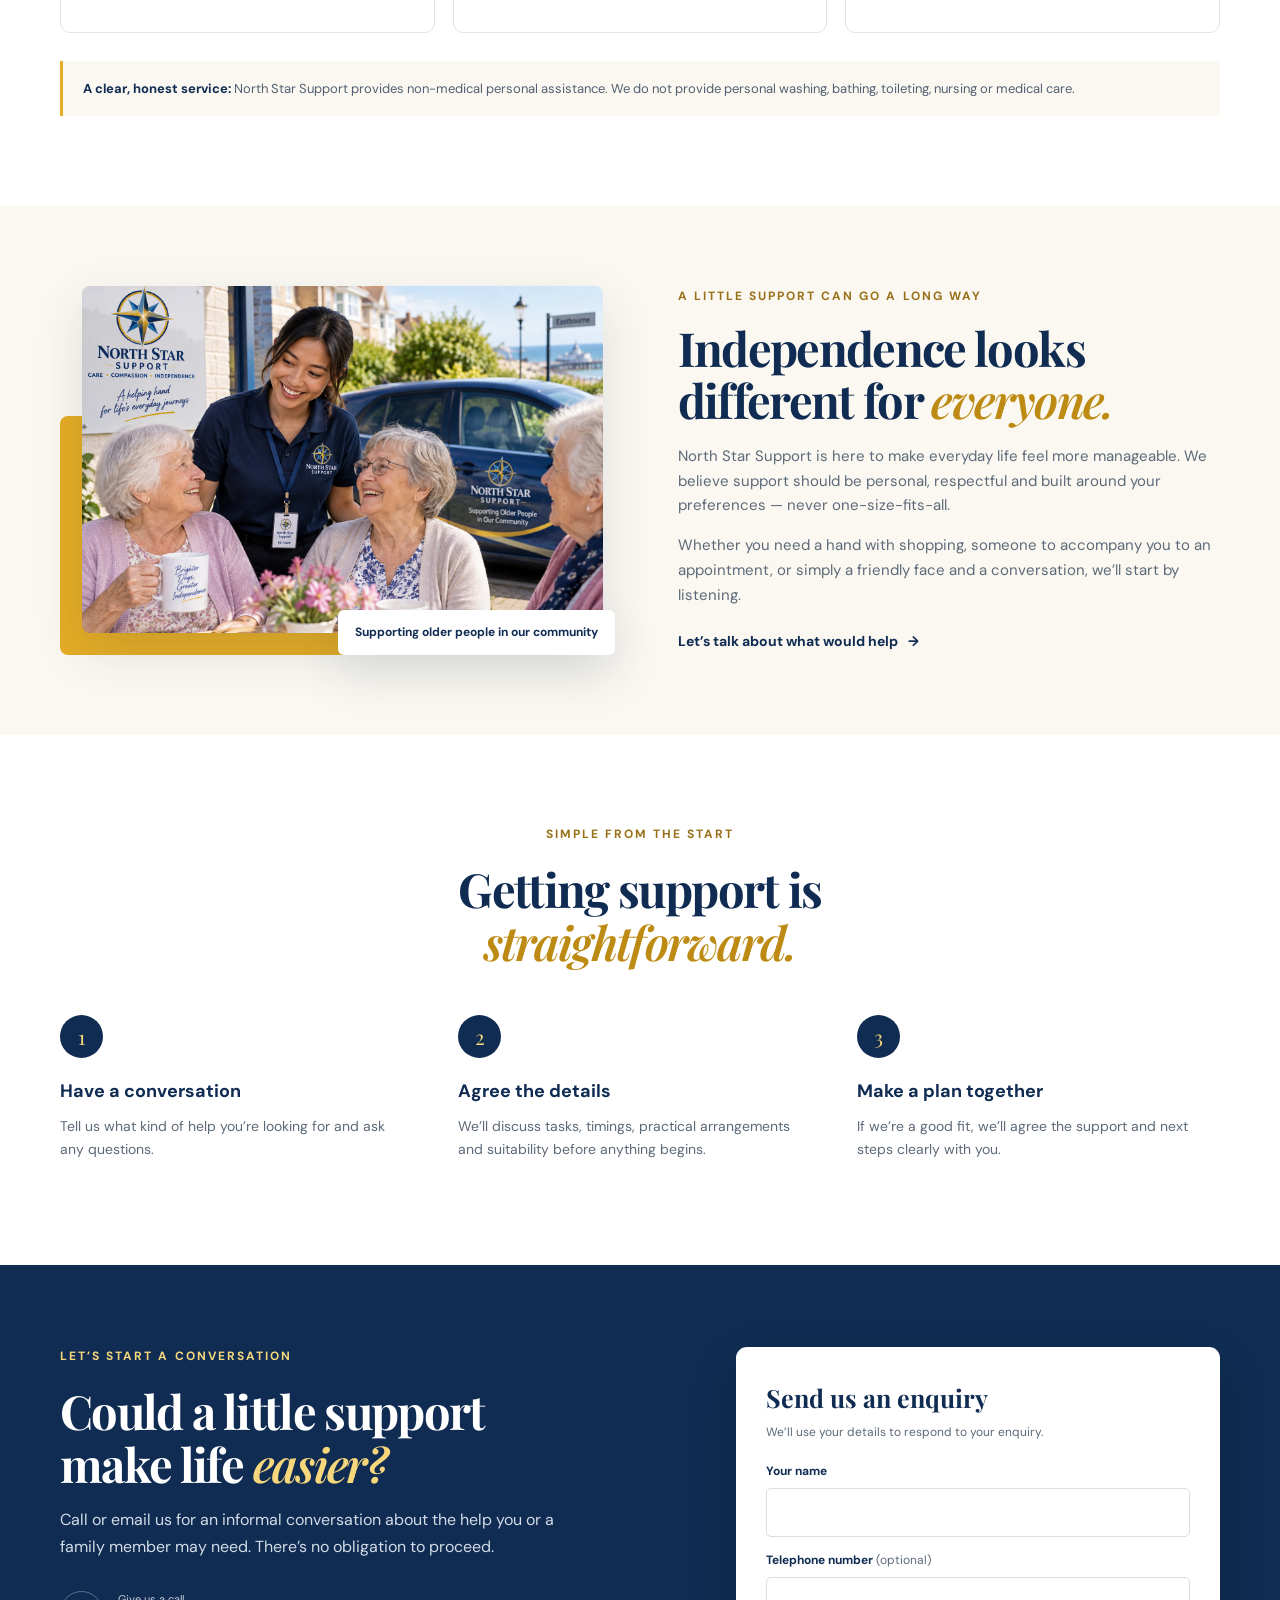
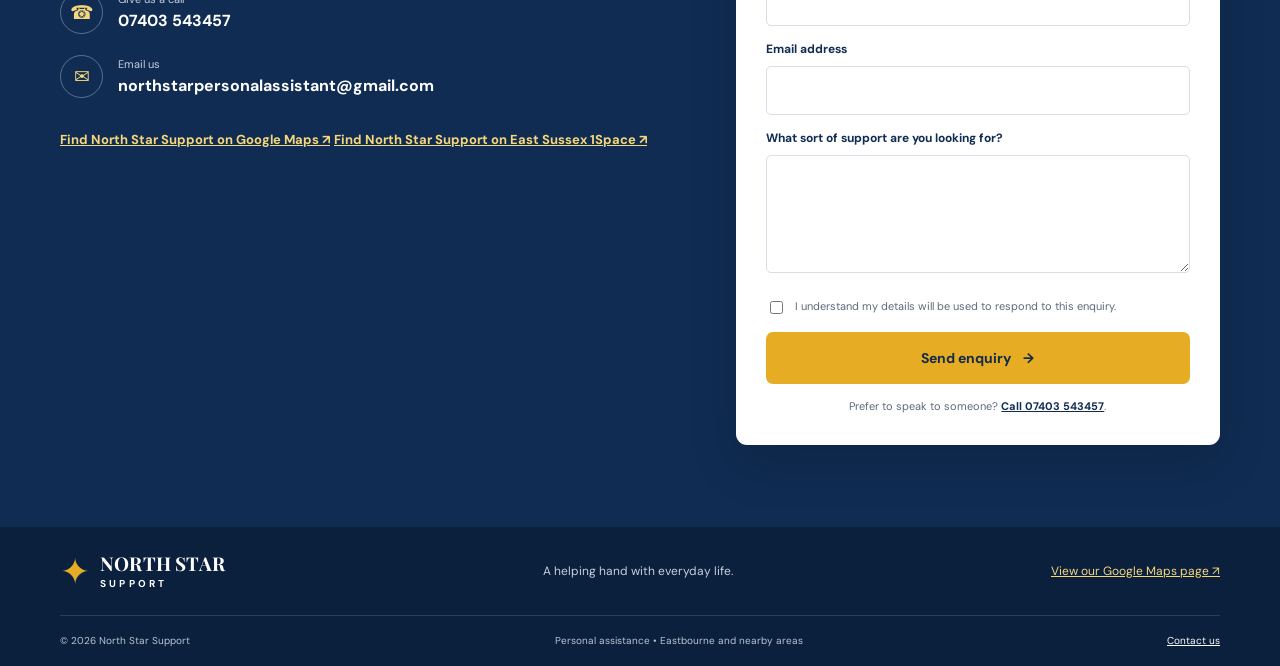
==== commit ff83891b: "Add files via upload" ====
--- a/index.html
+++ b/index.html
@@ -117,7 +117,7 @@
     </section>
   </main>
 
-  <footer class="site-footer"><div class="container footer-main"><a class="brand brand-footer" href="#top"><span class="brand-star" aria-hidden="true">✦</span><span class="brand-words"><strong>North Star</strong><span>SUPPORT</span></span></a><p>A helping hand for life’s everyday journeys.</p><a href="https://www.google.com/maps/place/North+Star+Support/@50.8205887,0.2245614,12z/data=!3m1!4b1!4m6!3m5!1s0x4c9fe5b619316225:0xdcc4a108189cf63d!8m2!3d50.8205888!4d0.2245614!16s%2Fg%2F11zxp9crf4?entry=ttu&amp;g_ep=EgoyMDI2MTAxMi4wIKXMDSoASAFQAw%3D%3D" target="_blank" rel="noopener noreferrer">View our Google Maps page ↗</a></div><div class="container footer-bottom"><span>© <span id="year">2026</span> North Star Support</span><span>Personal assistance • Eastbourne and nearby areas</span><a href="mailto:northstarpersonalassistant@gmail.com">Contact us</a></div></footer>
+  <footer class="site-footer"><div class="container footer-main"><a class="brand brand-footer" href="#top"><span class="brand-star" aria-hidden="true">✦</span><span class="brand-words"><strong>North Star</strong><span>SUPPORT</span></span></a><p>A helping hand with everyday life.</p><a href="https://www.google.com/maps/place/North+Star+Support/@50.8205887,0.2245614,12z/data=!3m1!4b1!4m6!3m5!1s0x4c9fe5b619316225:0xdcc4a108189cf63d!8m2!3d50.8205888!4d0.2245614!16s%2Fg%2F11zxp9crf4?entry=ttu&amp;g_ep=EgoyMDI2MTAxMi4wIKXMDSoASAFQAw%3D%3D" target="_blank" rel="noopener noreferrer">View our Google Maps page ↗</a></div><div class="container footer-bottom"><span>© <span id="year">2026</span> North Star Support</span><span>Personal assistance • Eastbourne and nearby areas</span><a href="mailto:northstarpersonalassistant@gmail.com">Contact us</a></div></footer>
   <script src="script.js"></script>
 </body>
 </html>
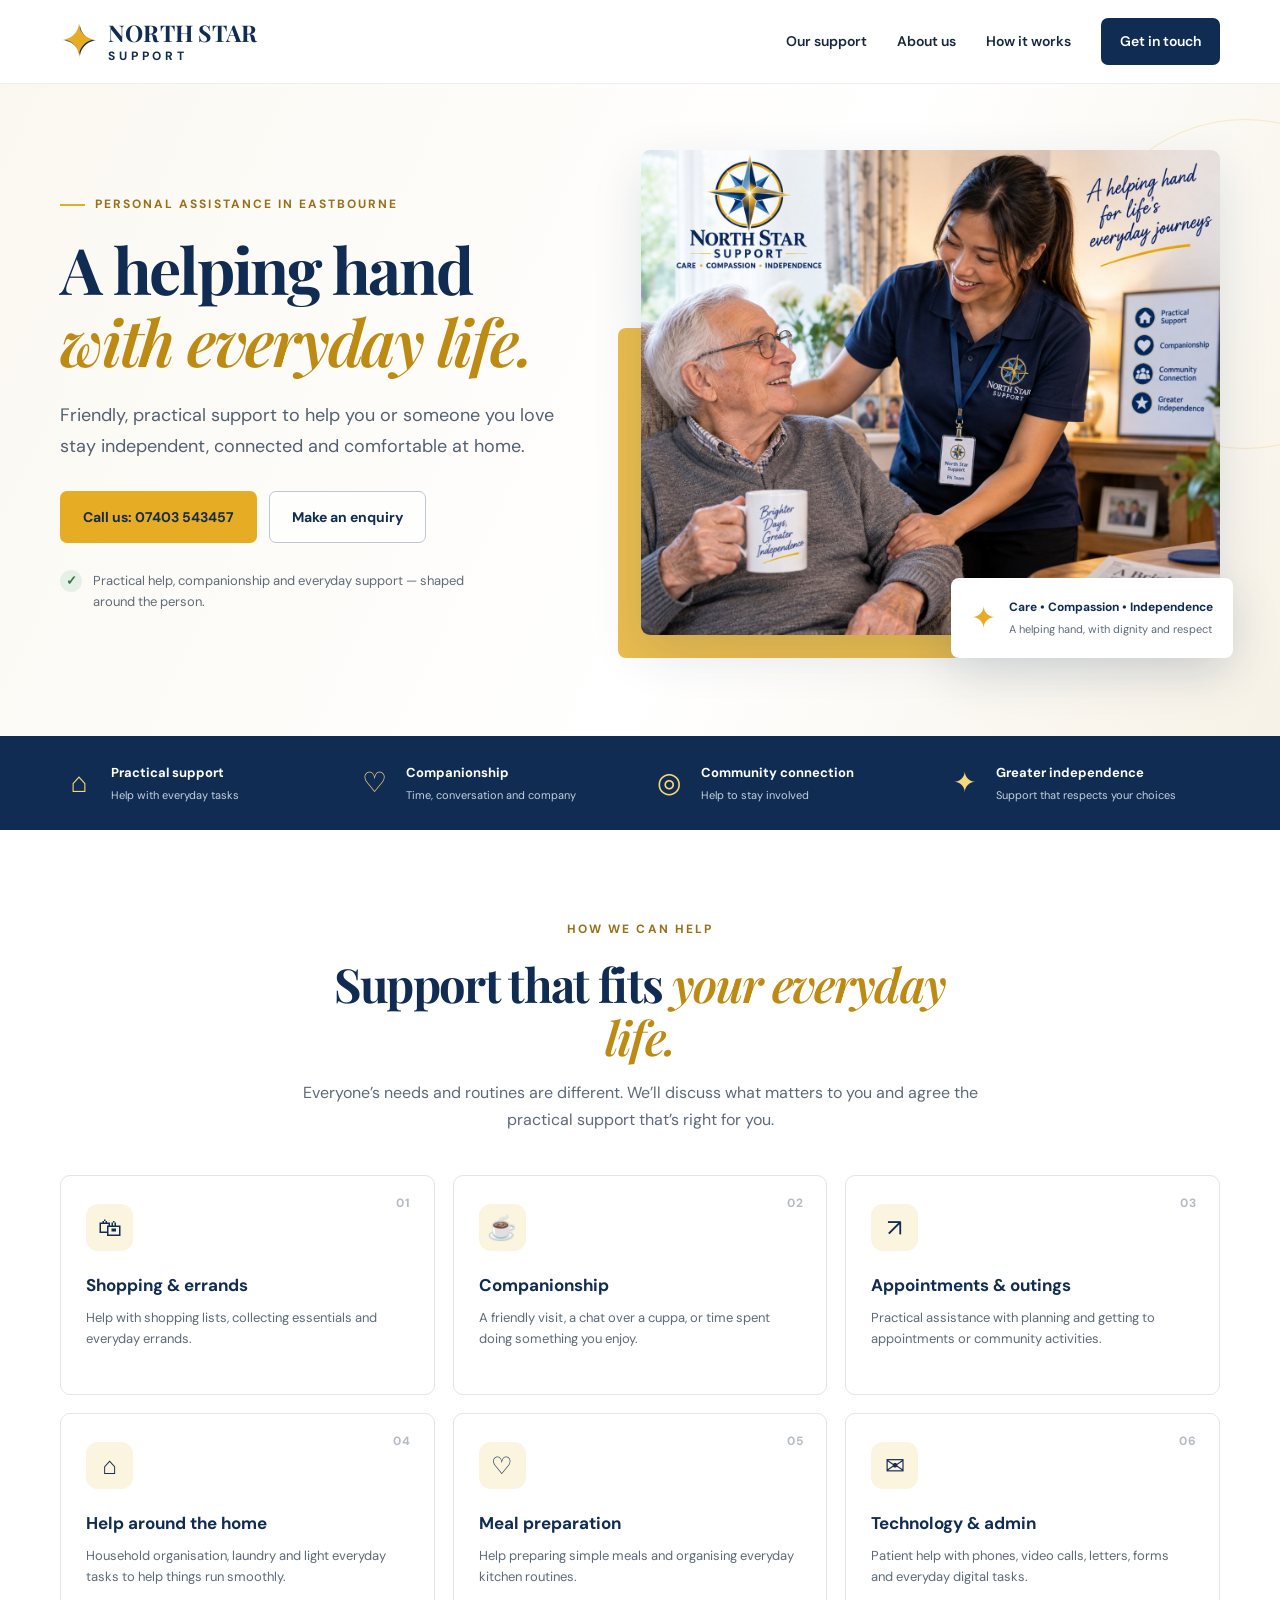
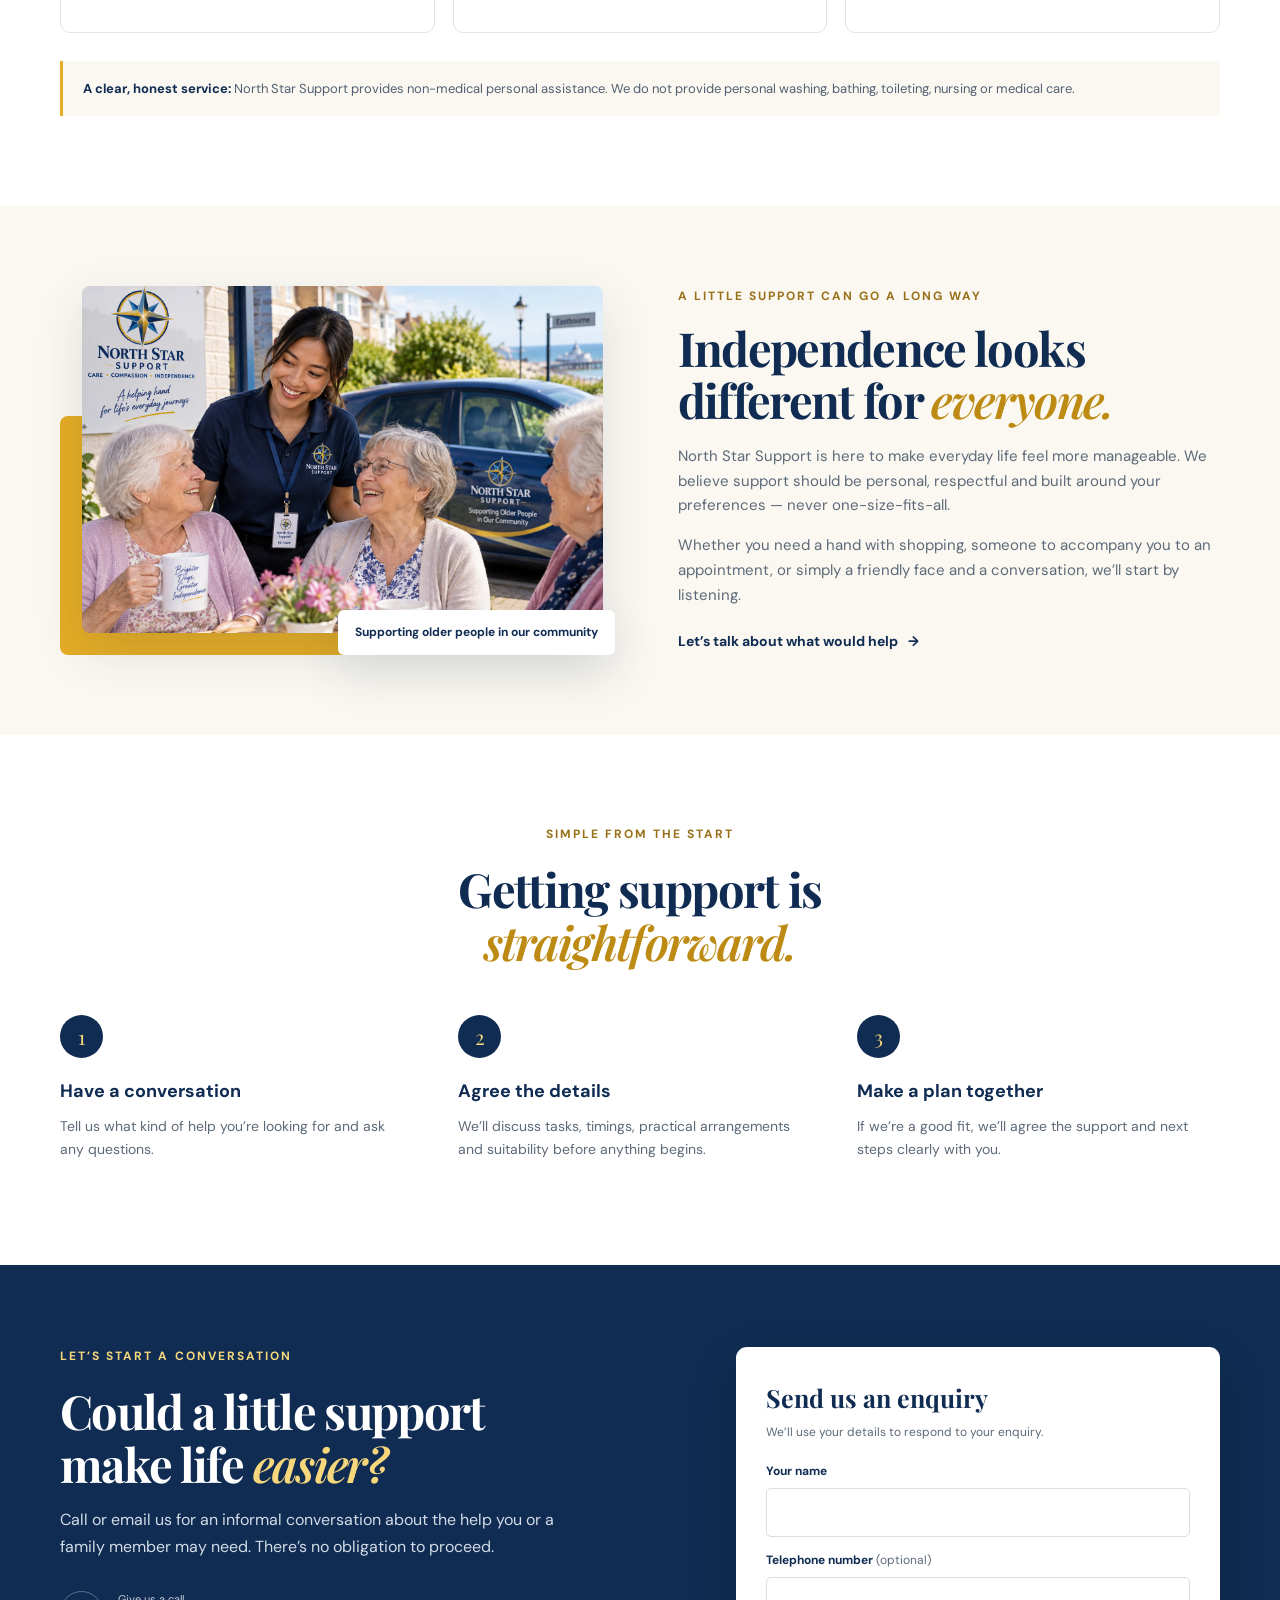
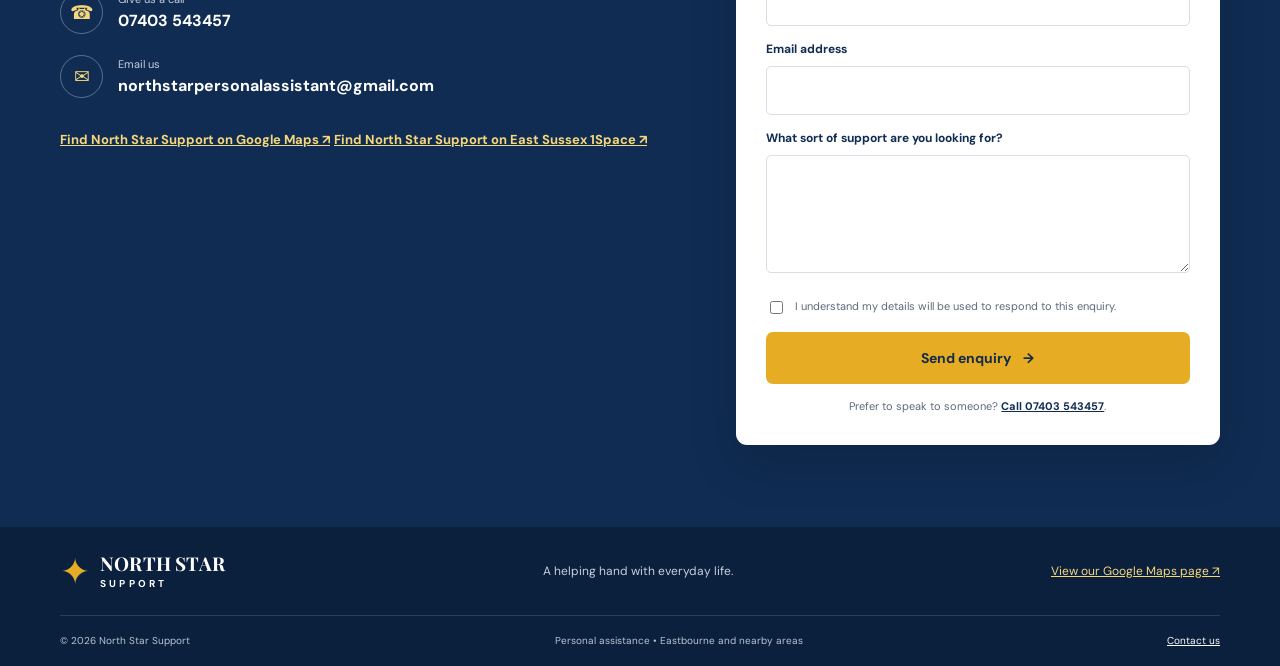
==== commit 878ee994: "Add files via upload" ====
--- a/index.html
+++ b/index.html
@@ -31,7 +31,7 @@
       <div class="container hero-grid">
         <div class="hero-copy">
           <p class="eyebrow"><span></span> Personal assistance in Eastbourne</p>
-          <h1>A helping hand for life’s <em>everyday journeys.</em></h1>
+          <h1>A helping hand <em>with everyday life.</em></h1>
           <p class="hero-intro">Friendly, practical support to help you or someone you love stay independent, connected and comfortable at home.</p>
           <div class="hero-actions">
             <a class="button button-gold" href="tel:07403543457">Call us: 07403 543457</a>
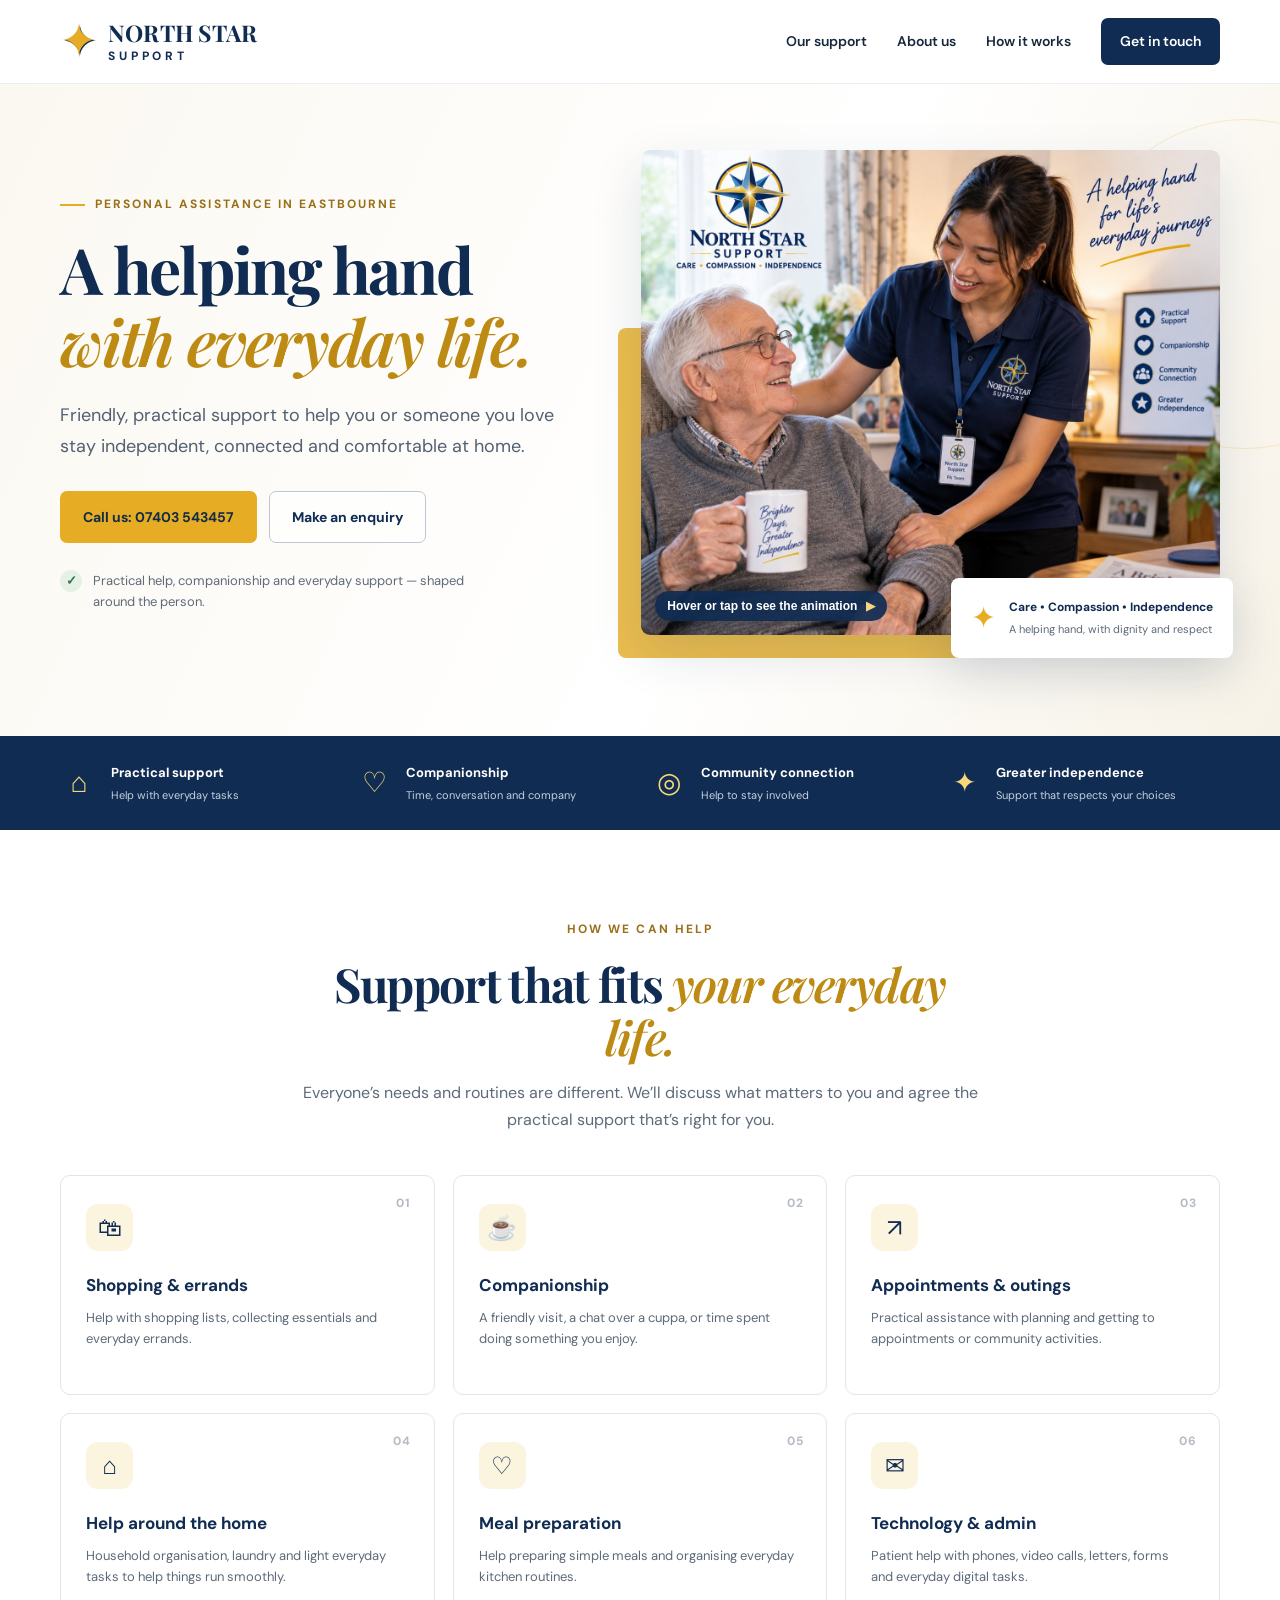
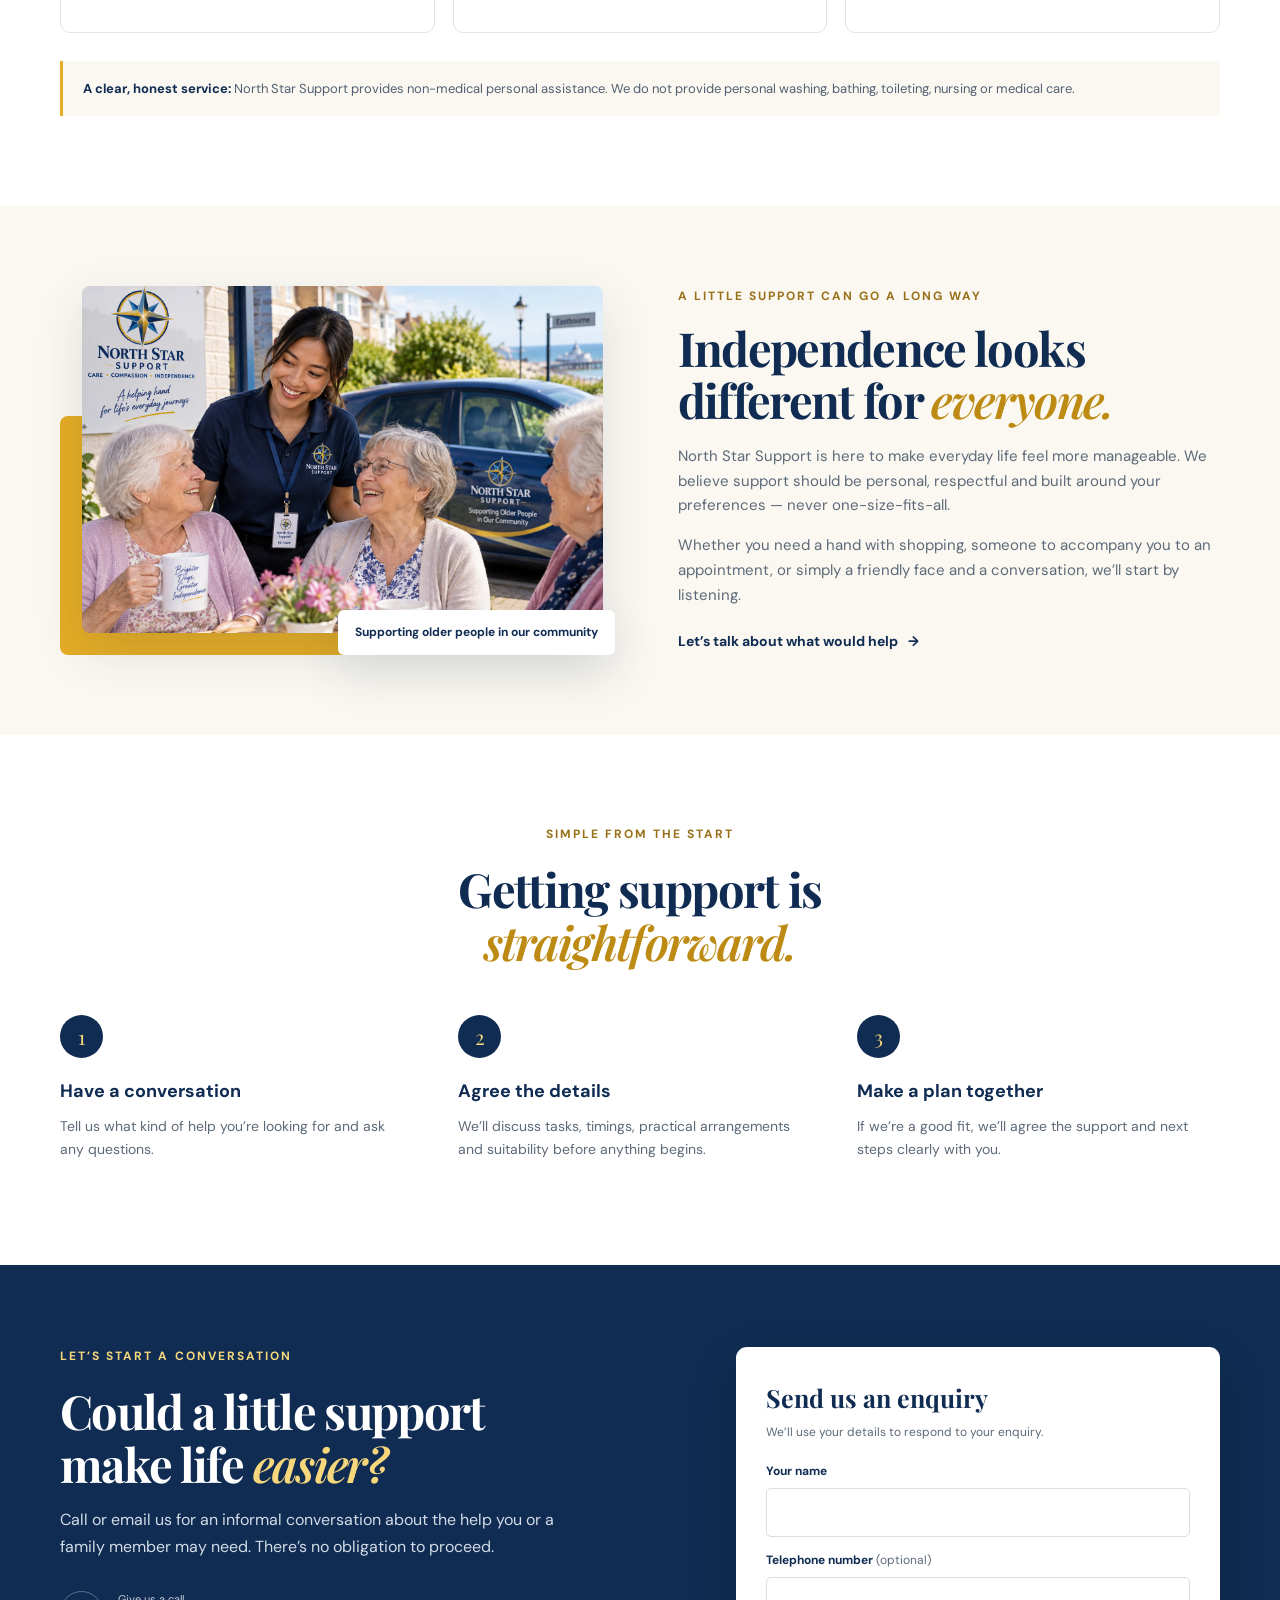
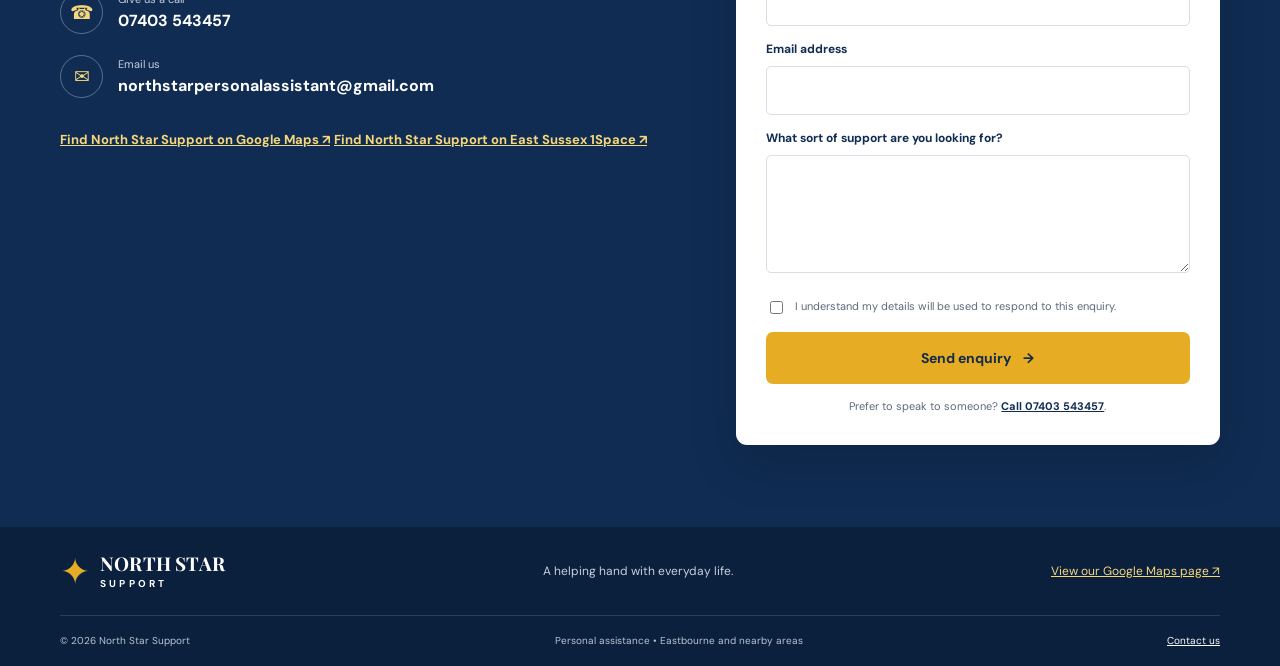
==== commit 973983b0: "Add files via upload" ====
--- a/index.html
+++ b/index.html
@@ -40,7 +40,13 @@
           <div class="hero-note"><span class="check">✓</span><span>Practical help, companionship and everyday support — shaped around the person.</span></div>
         </div>
         <div class="hero-image-wrap">
-          <img class="hero-image" src="assets/support-at-home.jpg" alt="A North Star Support personal assistant sharing a friendly moment with an older man at home">
+          <button class="hero-media" type="button" aria-label="Play North Star Support photo animation" aria-pressed="false">
+            <img class="hero-image" src="assets/support-at-home.jpg" alt="A North Star Support personal assistant sharing a friendly moment with an older man at home">
+            <video class="hero-video" muted playsinline loop preload="metadata" aria-hidden="true" tabindex="-1">
+              <source src="assets/support-animation.mp4" type="video/mp4">
+            </video>
+            <span class="media-hint">Hover or tap to see the animation <span aria-hidden="true">▶</span></span>
+          </button>
           <div class="image-caption"><span class="caption-star">✦</span><span><strong>Care • Compassion • Independence</strong><small>A helping hand, with dignity and respect</small></span></div>
         </div>
       </div>
--- a/styles.css
+++ b/styles.css
@@ -1,5 +1,15 @@
 :root{--navy:#102c52;--navy2:#173c69;--gold:#e6ad24;--gold-light:#f7d77c;--ink:#18283c;--muted:#5d6a79;--cream:#fbf8f1;--line:#e7e4dd;--white:#fff;--shadow:0 18px 50px rgba(16,44,82,.13)}
-*{box-sizing:border-box}html{scroll-behavior:smooth;scroll-padding-top:90px}body{margin:0;font-family:'DM Sans',Arial,sans-serif;color:var(--ink);line-height:1.65;background:#fff}a{color:inherit}.container{width:min(1160px,calc(100% - 44px));margin-inline:auto}.skip-link{position:absolute;left:-999px;top:10px;background:#fff;padding:12px;z-index:99}.skip-link:focus{left:10px}.site-header{height:84px;display:flex;align-items:center;background:#fff;position:sticky;top:0;z-index:20;border-bottom:1px solid rgba(16,44,82,.08)}.header-inner{display:flex;align-items:center;justify-content:space-between;gap:28px}.brand{display:inline-flex;align-items:center;gap:10px;text-decoration:none;color:var(--navy)}.brand-star{font-size:45px;line-height:1;color:var(--gold);text-shadow:1px 1px 0 var(--navy);font-family:Georgia,serif}.brand-words{display:flex;flex-direction:column;line-height:1}.brand-words strong{font-family:'Playfair Display',Georgia,serif;text-transform:uppercase;font-size:23px;letter-spacing:.01em}.brand-words>span{font-size:12px;font-weight:700;letter-spacing:.32em;margin-top:6px}.main-nav{display:flex;align-items:center;gap:30px}.main-nav a{text-decoration:none;font-size:14px;font-weight:600}.main-nav a:hover,.text-link:hover,.map-link:hover{color:#a87400}.main-nav .nav-cta{background:var(--navy);color:#fff;border-radius:7px;padding:12px 19px}.menu-toggle{display:none;background:none;border:1px solid var(--line);padding:9px 12px;border-radius:6px;font:inherit;color:var(--navy)}.hero{position:relative;overflow:hidden;background:linear-gradient(115deg,#fbf8f1 0%,#fff 58%,#f7f2e7 100%);padding:66px 0 78px}.hero-grid{display:grid;grid-template-columns:.91fr 1.09fr;gap:56px;align-items:center;position:relative;z-index:1}.eyebrow{font-size:12px;letter-spacing:.17em;text-transform:uppercase;font-weight:700;color:#997019;margin:0 0 18px;display:flex;align-items:center;gap:10px}.eyebrow span{display:inline-block;width:25px;height:2px;background:var(--gold)}h1,h2,h3,p{margin-top:0}h1,h2{font-family:'Playfair Display',Georgia,serif;letter-spacing:-.035em;line-height:1.12;color:var(--navy)}h1{font-size:clamp(42px,5vw,65px);margin-bottom:23px}h1 em,h2 em{font-weight:600;color:#bd8b13}.hero-intro{font-size:18px;line-height:1.75;color:#526071;max-width:510px;margin-bottom:28px}.hero-actions{display:flex;flex-wrap:wrap;gap:12px}.button{display:inline-flex;align-items:center;justify-content:center;gap:12px;min-height:52px;padding:14px 22px;border-radius:7px;font:700 14px 'DM Sans',sans-serif;text-decoration:none;border:1px solid transparent;cursor:pointer;transition:transform .15s,box-shadow .15s}.button:hover{transform:translateY(-2px);box-shadow:0 9px 20px #102c5220}.button-gold{background:var(--gold);color:#142b48}.button-outline{border-color:#bdc6d1;color:var(--navy);background:rgba(255,255,255,.7)}.hero-note{display:flex;gap:11px;align-items:flex-start;font-size:13px;color:#5f6b79;margin-top:27px;max-width:410px}.check{display:grid;place-items:center;flex:0 0 22px;height:22px;border-radius:50%;background:#e6f0e6;color:#2f7547;font-weight:700}.hero-image-wrap{position:relative;padding:0 0 23px 23px}.hero-image-wrap:before{content:"";position:absolute;left:0;bottom:0;width:58%;height:65%;background:var(--gold);border-radius:8px 0 0 8px;opacity:.8}.hero-image{position:relative;display:block;width:100%;height:auto;max-height:520px;object-fit:contain;object-position:center;border-radius:9px;box-shadow:var(--shadow)}.image-caption{position:absolute;right:-13px;bottom:0;display:flex;gap:13px;align-items:center;background:#fff;padding:15px 20px;border-radius:8px;box-shadow:var(--shadow);max-width:330px}.caption-star{font-size:30px;color:var(--gold)}.image-caption strong,.image-caption small{display:block}.image-caption strong{font-size:12px;color:var(--navy)}.image-caption small{font-size:11px;color:var(--muted);margin-top:3px}.hero-swoosh{position:absolute;right:-130px;top:35px;width:330px;height:330px;border:1px solid #e6ad2438;border-radius:50%}.trust-strip{background:var(--navy);color:white;padding:24px 0}.trust-grid{display:grid;grid-template-columns:repeat(4,1fr);gap:20px}.trust-grid>div{display:flex;align-items:center;gap:13px}.trust-icon{font-size:28px;color:var(--gold-light);width:38px;text-align:center}.trust-grid strong,.trust-grid small{display:block}.trust-grid strong{font-size:13px}.trust-grid small{font-size:11px;color:#c6d0df;margin-top:3px}.section{padding:90px 0}.section-heading{text-align:center;max-width:680px;margin:0 auto 42px}.section-heading .eyebrow{justify-content:center}.section-heading h2,.about-copy h2,.contact-copy h2{font-size:clamp(34px,4vw,47px);margin-bottom:17px}.section-heading>p:last-child{color:var(--muted);margin-bottom:0}.services{background:#fff}.service-grid{display:grid;grid-template-columns:repeat(3,1fr);gap:18px}.service-card{position:relative;border:1px solid var(--line);border-radius:10px;padding:28px 25px 25px;min-height:220px;background:#fff;transition:transform .18s,box-shadow .18s}.service-card:hover{transform:translateY(-4px);box-shadow:var(--shadow)}.service-number{position:absolute;right:22px;top:18px;font-size:12px;font-weight:700;color:#b4bbc4;letter-spacing:.1em}.service-icon{display:grid;place-items:center;width:47px;height:47px;border-radius:12px;background:#fbf4df;color:var(--navy);font-size:24px;margin-bottom:20px}.service-card h3{font-size:17px;color:var(--navy);margin-bottom:8px}.service-card p{font-size:13px;color:var(--muted);margin-bottom:0}.service-boundary{margin:28px 0 0;padding:17px 20px;border-left:3px solid var(--gold);background:var(--cream);color:#526071;font-size:13px}.service-boundary strong{color:var(--navy)}.about-section{background:var(--cream);padding:80px 0}.about-grid{display:grid;grid-template-columns:1fr 1fr;align-items:center;gap:75px}.about-image-wrap{position:relative;padding:0 0 22px 22px}.about-image-wrap:before{content:"";position:absolute;left:0;bottom:0;width:72%;height:65%;background:var(--gold);border-radius:8px}.about-image-wrap img{position:relative;width:100%;height:auto;max-height:440px;object-fit:contain;object-position:center;border-radius:8px;box-shadow:var(--shadow);display:block}.photo-label{position:absolute;bottom:0;right:-12px;background:#fff;color:var(--navy);padding:13px 17px;border-radius:6px;font-size:12px;font-weight:700;box-shadow:var(--shadow)}.about-copy .eyebrow{margin-bottom:15px}.about-copy p:not(.eyebrow){color:var(--muted);font-size:15px}.text-link{display:inline-flex;gap:10px;align-items:center;text-decoration:none;font-size:14px;font-weight:700;color:var(--navy);margin-top:8px}.process{background:#fff}.steps-grid{display:grid;grid-template-columns:repeat(3,1fr);gap:35px}.step{padding:5px 20px 0 0}.step>span{display:grid;place-items:center;width:43px;height:43px;background:var(--navy);color:var(--gold-light);border-radius:50%;font-family:'Playfair Display',Georgia,serif;font-size:20px;margin-bottom:19px}.step h3{font-size:18px;color:var(--navy);margin-bottom:8px}.step p{font-size:14px;color:var(--muted)}.contact-section{background:var(--navy);padding:82px 0;color:#fff}.contact-grid{display:grid;grid-template-columns:1fr .82fr;gap:85px;align-items:start}.eyebrow-light{color:var(--gold-light)}.contact-copy h2{color:#fff;max-width:530px}.contact-copy h2 em{color:var(--gold-light)}.contact-copy>p:not(.eyebrow){color:#d2dbe7;max-width:500px;margin-bottom:30px}.contact-line{display:flex;align-items:center;gap:15px;color:#fff;text-decoration:none;margin:20px 0}.contact-symbol{display:grid;place-items:center;width:43px;height:43px;border:1px solid #ffffff50;border-radius:50%;color:var(--gold-light);font-size:19px}.contact-line small,.contact-line strong{display:block}.contact-line small{font-size:11px;color:#c6d0df}.contact-line strong{font-size:16px;overflow-wrap:anywhere}.map-link{display:inline-block;color:var(--gold-light);font-size:13px;font-weight:700;margin-top:10px}.contact-form{background:#fff;color:var(--ink);padding:30px;border-radius:11px;box-shadow:0 20px 50px #0002}.contact-form h3{font-family:'Playfair Display',Georgia,serif;color:var(--navy);font-size:25px;margin-bottom:4px}.form-intro{font-size:12px;color:var(--muted);margin-bottom:20px}.contact-form>label:not(.consent){display:block;font-size:12px;font-weight:700;margin:14px 0 6px;color:var(--navy)}.contact-form label span{font-weight:400;color:var(--muted)}.contact-form input:not([type=checkbox]),.contact-form textarea{width:100%;border:1px solid #d8dee6;border-radius:5px;padding:12px;font:inherit;font-size:14px;background:#fff;color:var(--ink)}.contact-form input:focus,.contact-form textarea:focus{outline:2px solid #e6ad2480;border-color:#b98814}.contact-form textarea{resize:vertical}.consent{display:flex;align-items:flex-start;gap:9px;font-size:11px;color:var(--muted);margin:15px 0}.consent input{margin-top:4px;accent-color:var(--navy)}.form-button{width:100%;border:0}.form-footnote{text-align:center;color:var(--muted);font-size:11px;margin:13px 0 0}.form-footnote a{color:var(--navy);font-weight:700}.hidden{display:none!important}.site-footer{background:#0a203d;color:#fff;padding:27px 0 0}.footer-main{display:flex;align-items:center;justify-content:space-between;gap:20px;padding-bottom:25px}.brand-footer{color:#fff}.brand-footer .brand-words strong{font-size:19px}.brand-footer .brand-words>span{font-size:10px}.brand-footer .brand-star{font-size:36px}.footer-main p{font-size:12px;color:#c6d0df;margin:0}.footer-main>a:last-child{font-size:12px;color:var(--gold-light)}.footer-bottom{border-top:1px solid #ffffff24;display:flex;justify-content:space-between;gap:15px;padding:17px 0;color:#b9c5d4;font-size:10px}.footer-bottom a{color:#fff}.button:focus-visible,a:focus-visible,button:focus-visible{outline:3px solid #f3c74e;outline-offset:3px}
+*{box-sizing:border-box}html{scroll-behavior:smooth;scroll-padding-top:90px}body{margin:0;font-family:'DM Sans',Arial,sans-serif;color:var(--ink);line-height:1.65;background:#fff}a{color:inherit}.container{width:min(1160px,calc(100% - 44px));margin-inline:auto}.skip-link{position:absolute;left:-999px;top:10px;background:#fff;padding:12px;z-index:99}.skip-link:focus{left:10px}.site-header{height:84px;display:flex;align-items:center;background:#fff;position:sticky;top:0;z-index:20;border-bottom:1px solid rgba(16,44,82,.08)}.header-inner{display:flex;align-items:center;justify-content:space-between;gap:28px}.brand{display:inline-flex;align-items:center;gap:10px;text-decoration:none;color:var(--navy)}.brand-star{font-size:45px;line-height:1;color:var(--gold);text-shadow:1px 1px 0 var(--navy);font-family:Georgia,serif}.brand-words{display:flex;flex-direction:column;line-height:1}.brand-words strong{font-family:'Playfair Display',Georgia,serif;text-transform:uppercase;font-size:23px;letter-spacing:.01em}.brand-words>span{font-size:12px;font-weight:700;letter-spacing:.32em;margin-top:6px}.main-nav{display:flex;align-items:center;gap:30px}.main-nav a{text-decoration:none;font-size:14px;font-weight:600}.main-nav a:hover,.text-link:hover,.map-link:hover{color:#a87400}.main-nav .nav-cta{background:var(--navy);color:#fff;border-radius:7px;padding:12px 19px}.menu-toggle{display:none;background:none;border:1px solid var(--line);padding:9px 12px;border-radius:6px;font:inherit;color:var(--navy)}.hero{position:relative;overflow:hidden;background:linear-gradient(115deg,#fbf8f1 0%,#fff 58%,#f7f2e7 100%);padding:66px 0 78px}.hero-grid{display:grid;grid-template-columns:.91fr 1.09fr;gap:56px;align-items:center;position:relative;z-index:1}.eyebrow{font-size:12px;letter-spacing:.17em;text-transform:uppercase;font-weight:700;color:#997019;margin:0 0 18px;display:flex;align-items:center;gap:10px}.eyebrow span{display:inline-block;width:25px;height:2px;background:var(--gold)}h1,h2,h3,p{margin-top:0}h1,h2{font-family:'Playfair Display',Georgia,serif;letter-spacing:-.035em;line-height:1.12;color:var(--navy)}h1{font-size:clamp(42px,5vw,65px);margin-bottom:23px}h1 em,h2 em{font-weight:600;color:#bd8b13}.hero-intro{font-size:18px;line-height:1.75;color:#526071;max-width:510px;margin-bottom:28px}.hero-actions{display:flex;flex-wrap:wrap;gap:12px}.button{display:inline-flex;align-items:center;justify-content:center;gap:12px;min-height:52px;padding:14px 22px;border-radius:7px;font:700 14px 'DM Sans',sans-serif;text-decoration:none;border:1px solid transparent;cursor:pointer;transition:transform .15s,box-shadow .15s}.button:hover{transform:translateY(-2px);box-shadow:0 9px 20px #102c5220}.button-gold{background:var(--gold);color:#142b48}.button-outline{border-color:#bdc6d1;color:var(--navy);background:rgba(255,255,255,.7)}.hero-note{display:flex;gap:11px;align-items:flex-start;font-size:13px;color:#5f6b79;margin-top:27px;max-width:410px}.check{display:grid;place-items:center;flex:0 0 22px;height:22px;border-radius:50%;background:#e6f0e6;color:#2f7547;font-weight:700}.hero-image-wrap{position:relative;padding:0 0 23px 23px}.hero-image-wrap:before{content:"";position:absolute;left:0;bottom:0;width:58%;height:65%;background:var(--gold);border-radius:8px 0 0 8px;opacity:.8}.hero-media{position:relative;display:block;width:100%;padding:0;border:0;background:transparent;cursor:pointer;text-align:left;border-radius:9px;isolation:isolate}
+.hero-media .hero-image{position:relative;display:block;width:100%;height:auto;max-height:520px;object-fit:contain;object-position:center;border-radius:9px;box-shadow:var(--shadow);transition:opacity .2s}
+.hero-video{position:absolute;inset:0;width:100%;height:100%;object-fit:contain;border-radius:9px;opacity:0;pointer-events:none;background:transparent;transition:opacity .2s}
+.hero-media.is-playing .hero-video{opacity:1}
+.hero-media.is-playing .hero-image{opacity:0}
+.media-hint{position:absolute;left:14px;bottom:14px;display:inline-flex;align-items:center;gap:9px;padding:8px 12px;border-radius:999px;background:rgba(16,44,82,.92);color:#fff;font-size:12px;font-weight:700;box-shadow:0 3px 12px #0002;transition:opacity .2s}
+.media-hint span{color:var(--gold-light)}
+.hero-media.is-playing .media-hint{opacity:.0}
+.hero-media:focus-visible{outline:3px solid #f3c74e;outline-offset:5px}
+@media(hover:hover) and (pointer:fine){.hero-media:hover .media-hint{opacity:1}.hero-media:hover .hero-video{opacity:1}.hero-media:hover .hero-image{opacity:0}}
+@media(prefers-reduced-motion:reduce){.hero-video,.hero-image,.media-hint{transition:none}}.image-caption{position:absolute;right:-13px;bottom:0;display:flex;gap:13px;align-items:center;background:#fff;padding:15px 20px;border-radius:8px;box-shadow:var(--shadow);max-width:330px}.caption-star{font-size:30px;color:var(--gold)}.image-caption strong,.image-caption small{display:block}.image-caption strong{font-size:12px;color:var(--navy)}.image-caption small{font-size:11px;color:var(--muted);margin-top:3px}.hero-swoosh{position:absolute;right:-130px;top:35px;width:330px;height:330px;border:1px solid #e6ad2438;border-radius:50%}.trust-strip{background:var(--navy);color:white;padding:24px 0}.trust-grid{display:grid;grid-template-columns:repeat(4,1fr);gap:20px}.trust-grid>div{display:flex;align-items:center;gap:13px}.trust-icon{font-size:28px;color:var(--gold-light);width:38px;text-align:center}.trust-grid strong,.trust-grid small{display:block}.trust-grid strong{font-size:13px}.trust-grid small{font-size:11px;color:#c6d0df;margin-top:3px}.section{padding:90px 0}.section-heading{text-align:center;max-width:680px;margin:0 auto 42px}.section-heading .eyebrow{justify-content:center}.section-heading h2,.about-copy h2,.contact-copy h2{font-size:clamp(34px,4vw,47px);margin-bottom:17px}.section-heading>p:last-child{color:var(--muted);margin-bottom:0}.services{background:#fff}.service-grid{display:grid;grid-template-columns:repeat(3,1fr);gap:18px}.service-card{position:relative;border:1px solid var(--line);border-radius:10px;padding:28px 25px 25px;min-height:220px;background:#fff;transition:transform .18s,box-shadow .18s}.service-card:hover{transform:translateY(-4px);box-shadow:var(--shadow)}.service-number{position:absolute;right:22px;top:18px;font-size:12px;font-weight:700;color:#b4bbc4;letter-spacing:.1em}.service-icon{display:grid;place-items:center;width:47px;height:47px;border-radius:12px;background:#fbf4df;color:var(--navy);font-size:24px;margin-bottom:20px}.service-card h3{font-size:17px;color:var(--navy);margin-bottom:8px}.service-card p{font-size:13px;color:var(--muted);margin-bottom:0}.service-boundary{margin:28px 0 0;padding:17px 20px;border-left:3px solid var(--gold);background:var(--cream);color:#526071;font-size:13px}.service-boundary strong{color:var(--navy)}.about-section{background:var(--cream);padding:80px 0}.about-grid{display:grid;grid-template-columns:1fr 1fr;align-items:center;gap:75px}.about-image-wrap{position:relative;padding:0 0 22px 22px}.about-image-wrap:before{content:"";position:absolute;left:0;bottom:0;width:72%;height:65%;background:var(--gold);border-radius:8px}.about-image-wrap img{position:relative;width:100%;height:auto;max-height:440px;object-fit:contain;object-position:center;border-radius:8px;box-shadow:var(--shadow);display:block}.photo-label{position:absolute;bottom:0;right:-12px;background:#fff;color:var(--navy);padding:13px 17px;border-radius:6px;font-size:12px;font-weight:700;box-shadow:var(--shadow)}.about-copy .eyebrow{margin-bottom:15px}.about-copy p:not(.eyebrow){color:var(--muted);font-size:15px}.text-link{display:inline-flex;gap:10px;align-items:center;text-decoration:none;font-size:14px;font-weight:700;color:var(--navy);margin-top:8px}.process{background:#fff}.steps-grid{display:grid;grid-template-columns:repeat(3,1fr);gap:35px}.step{padding:5px 20px 0 0}.step>span{display:grid;place-items:center;width:43px;height:43px;background:var(--navy);color:var(--gold-light);border-radius:50%;font-family:'Playfair Display',Georgia,serif;font-size:20px;margin-bottom:19px}.step h3{font-size:18px;color:var(--navy);margin-bottom:8px}.step p{font-size:14px;color:var(--muted)}.contact-section{background:var(--navy);padding:82px 0;color:#fff}.contact-grid{display:grid;grid-template-columns:1fr .82fr;gap:85px;align-items:start}.eyebrow-light{color:var(--gold-light)}.contact-copy h2{color:#fff;max-width:530px}.contact-copy h2 em{color:var(--gold-light)}.contact-copy>p:not(.eyebrow){color:#d2dbe7;max-width:500px;margin-bottom:30px}.contact-line{display:flex;align-items:center;gap:15px;color:#fff;text-decoration:none;margin:20px 0}.contact-symbol{display:grid;place-items:center;width:43px;height:43px;border:1px solid #ffffff50;border-radius:50%;color:var(--gold-light);font-size:19px}.contact-line small,.contact-line strong{display:block}.contact-line small{font-size:11px;color:#c6d0df}.contact-line strong{font-size:16px;overflow-wrap:anywhere}.map-link{display:inline-block;color:var(--gold-light);font-size:13px;font-weight:700;margin-top:10px}.contact-form{background:#fff;color:var(--ink);padding:30px;border-radius:11px;box-shadow:0 20px 50px #0002}.contact-form h3{font-family:'Playfair Display',Georgia,serif;color:var(--navy);font-size:25px;margin-bottom:4px}.form-intro{font-size:12px;color:var(--muted);margin-bottom:20px}.contact-form>label:not(.consent){display:block;font-size:12px;font-weight:700;margin:14px 0 6px;color:var(--navy)}.contact-form label span{font-weight:400;color:var(--muted)}.contact-form input:not([type=checkbox]),.contact-form textarea{width:100%;border:1px solid #d8dee6;border-radius:5px;padding:12px;font:inherit;font-size:14px;background:#fff;color:var(--ink)}.contact-form input:focus,.contact-form textarea:focus{outline:2px solid #e6ad2480;border-color:#b98814}.contact-form textarea{resize:vertical}.consent{display:flex;align-items:flex-start;gap:9px;font-size:11px;color:var(--muted);margin:15px 0}.consent input{margin-top:4px;accent-color:var(--navy)}.form-button{width:100%;border:0}.form-footnote{text-align:center;color:var(--muted);font-size:11px;margin:13px 0 0}.form-footnote a{color:var(--navy);font-weight:700}.hidden{display:none!important}.site-footer{background:#0a203d;color:#fff;padding:27px 0 0}.footer-main{display:flex;align-items:center;justify-content:space-between;gap:20px;padding-bottom:25px}.brand-footer{color:#fff}.brand-footer .brand-words strong{font-size:19px}.brand-footer .brand-words>span{font-size:10px}.brand-footer .brand-star{font-size:36px}.footer-main p{font-size:12px;color:#c6d0df;margin:0}.footer-main>a:last-child{font-size:12px;color:var(--gold-light)}.footer-bottom{border-top:1px solid #ffffff24;display:flex;justify-content:space-between;gap:15px;padding:17px 0;color:#b9c5d4;font-size:10px}.footer-bottom a{color:#fff}.button:focus-visible,a:focus-visible,button:focus-visible{outline:3px solid #f3c74e;outline-offset:3px}
 @media(max-width:900px){.hero-grid{gap:35px}.hero-image{height:auto;max-height:460px}.trust-grid{grid-template-columns:repeat(2,1fr);row-gap:20px}.about-grid{gap:40px}.contact-grid{gap:35px}.main-nav{gap:18px}.main-nav a{font-size:13px}}
 @media(max-width:680px){.container{width:min(100% - 32px,520px)}.site-header{height:72px}.brand-star{font-size:37px}.brand-words strong{font-size:19px}.brand-words>span{font-size:10px}.menu-toggle{display:block}.main-nav{display:none;position:absolute;top:71px;left:0;right:0;padding:16px;background:#fff;border-bottom:1px solid var(--line);box-shadow:0 12px 20px #102c5210;flex-direction:column;align-items:stretch;gap:0}.main-nav.open{display:flex}.main-nav a{padding:13px 10px}.main-nav .nav-cta{text-align:center;margin-top:6px}.hero{padding:46px 0 55px}.hero-grid{grid-template-columns:1fr;gap:35px}.hero-copy{order:1}.hero-image-wrap{order:2;margin-right:10px}.hero-image{height:auto;max-height:420px}.image-caption{right:-10px;max-width:285px;padding:12px}.hero-intro{font-size:16px}.hero-actions{display:grid;grid-template-columns:1fr}.button{width:100%}.trust-grid{gap:18px 12px}.trust-grid>div{align-items:flex-start;gap:8px}.trust-icon{font-size:23px;width:28px}.trust-grid strong{font-size:12px}.trust-grid small{font-size:10px}.section{padding:65px 0}.service-grid{grid-template-columns:1fr;gap:12px}.service-card{min-height:auto;padding:22px}.service-icon{margin-bottom:13px}.about-section{padding:60px 0}.about-grid{grid-template-columns:1fr;gap:35px}.about-image-wrap img{height:auto;max-height:380px}.photo-label{right:-5px;max-width:230px}.steps-grid{grid-template-columns:1fr;gap:20px}.step{padding:0}.step>span{margin-bottom:12px}.contact-section{padding:60px 0}.contact-grid{grid-template-columns:1fr;gap:35px}.contact-form{padding:23px 19px}.footer-main{align-items:flex-start;flex-direction:column}.footer-main p{order:3}.footer-bottom{flex-wrap:wrap}.footer-bottom span:nth-child(2){order:3;width:100%}}
 @media(prefers-reduced-motion:reduce){html{scroll-behavior:auto}*,*::before,*::after{transition:none!important}}
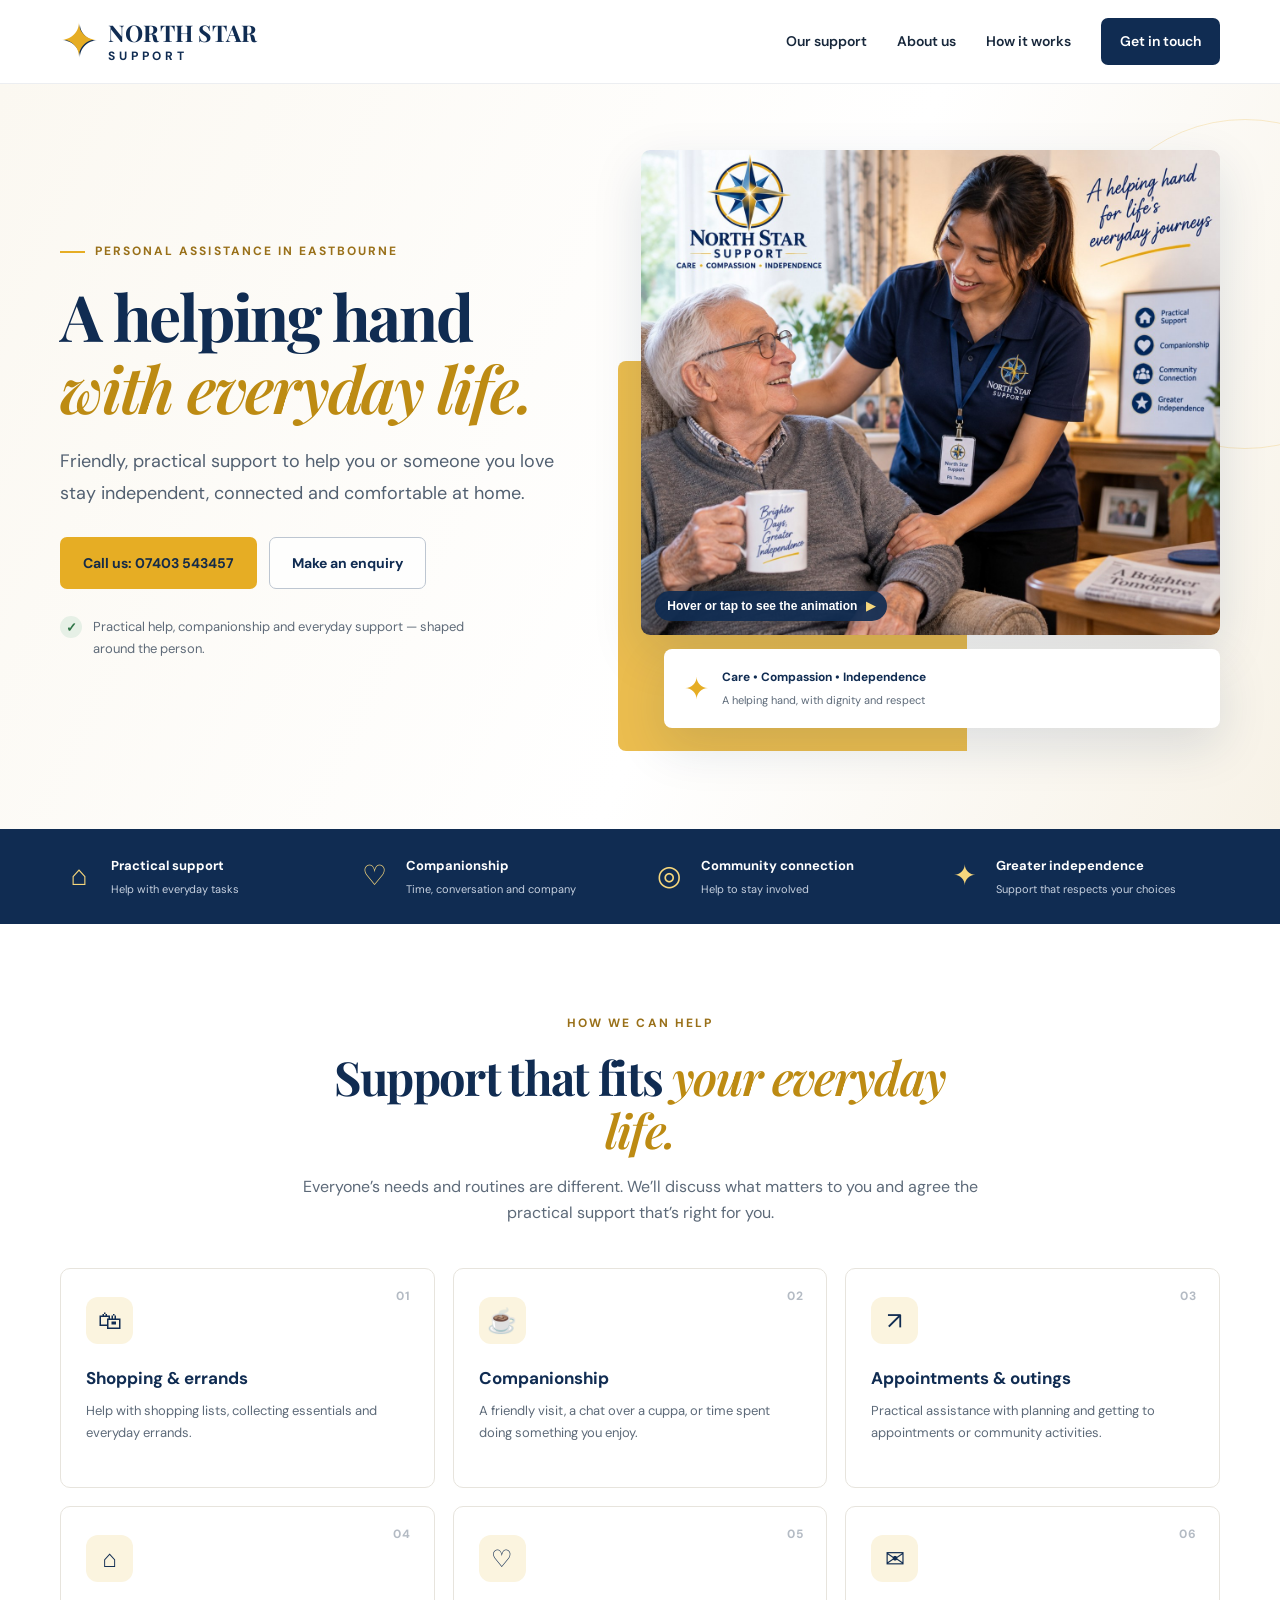
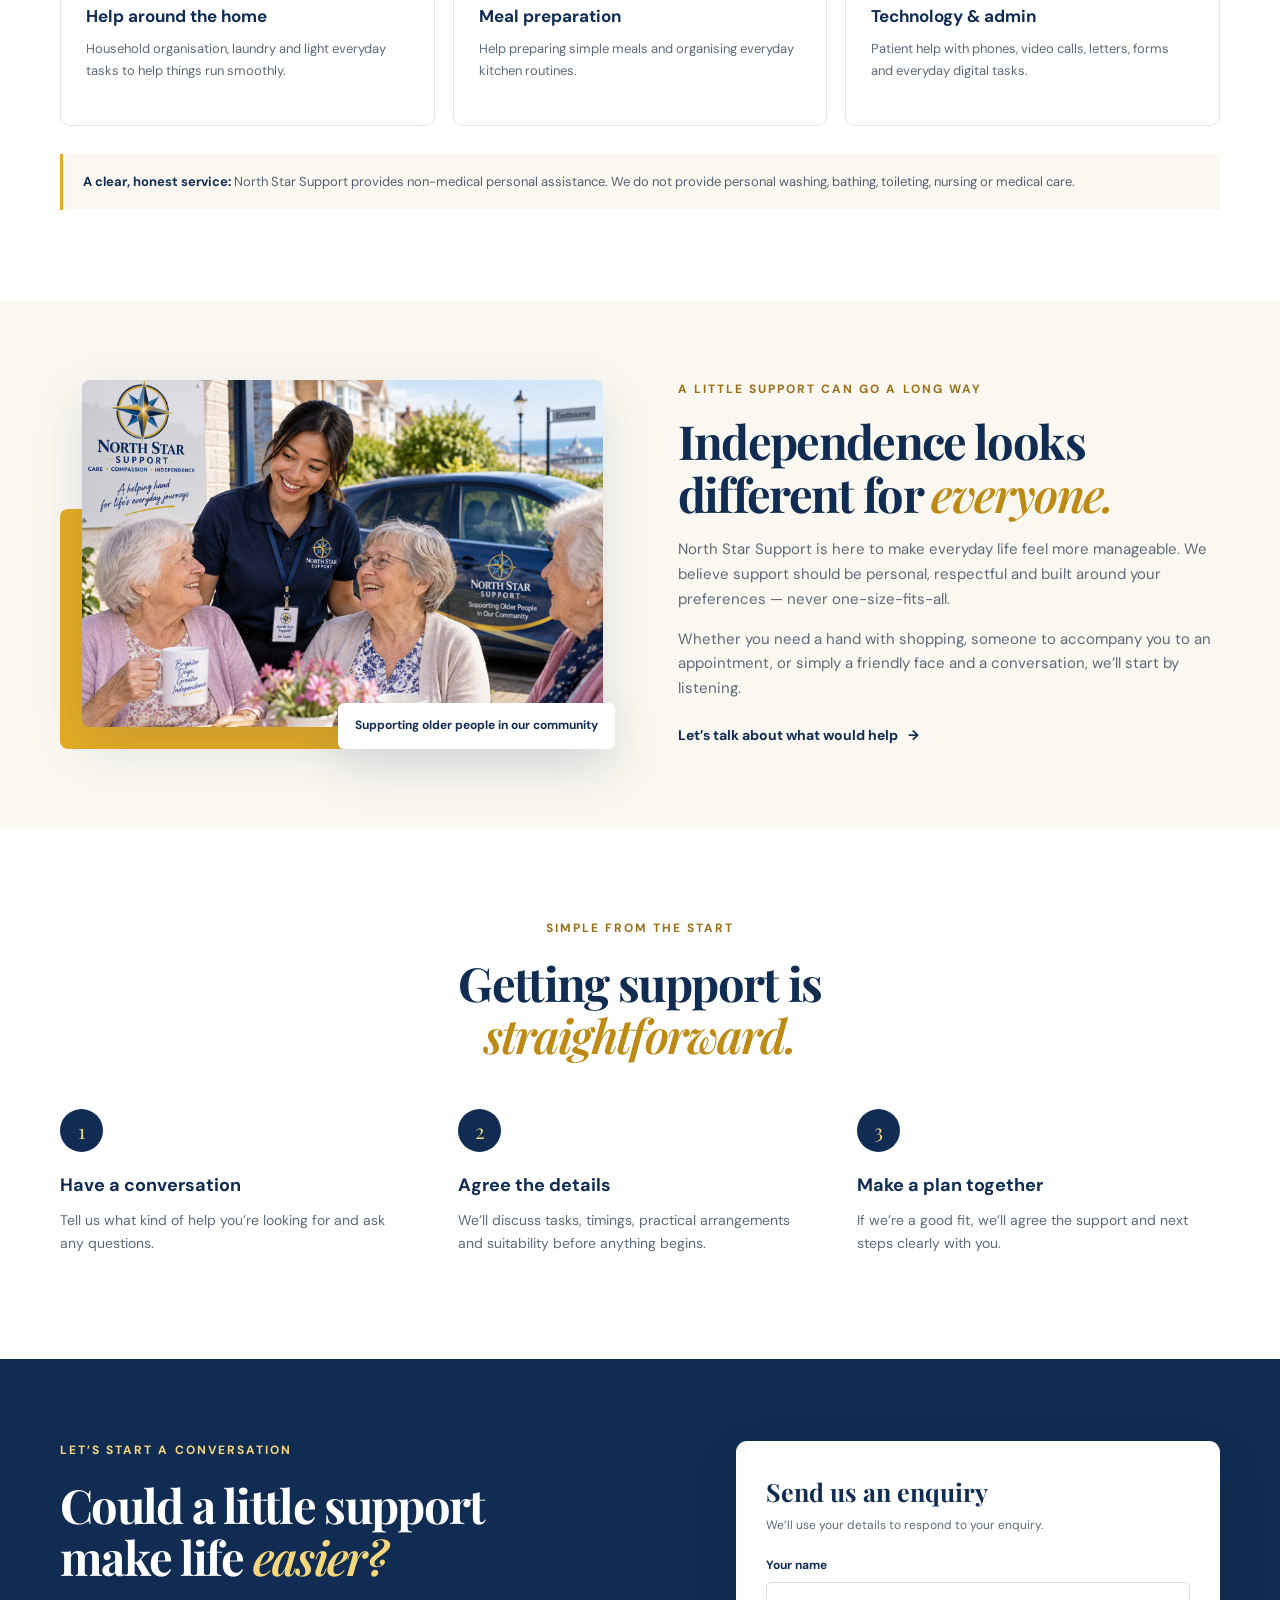
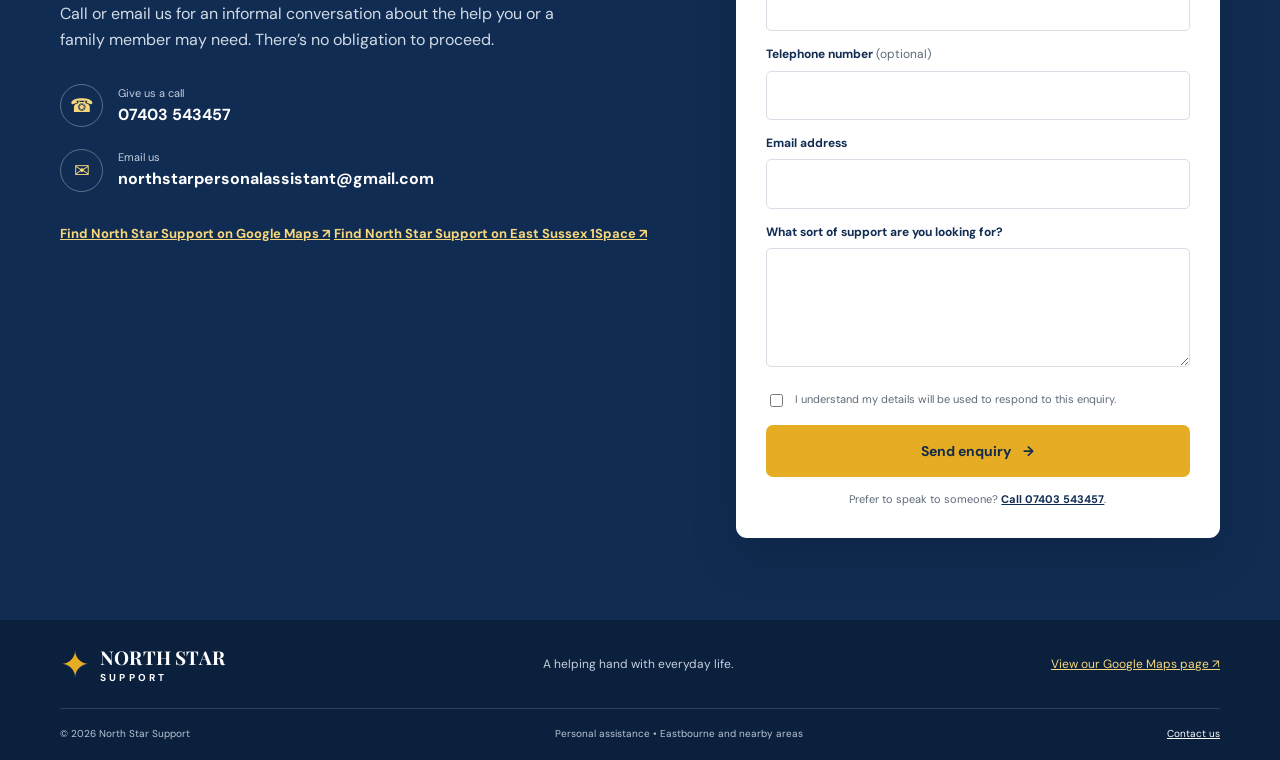
==== commit e6c0e17c: "Add files via upload" ====
--- a/index.html
+++ b/index.html
@@ -42,7 +42,7 @@
         <div class="hero-image-wrap">
           <button class="hero-media" type="button" aria-label="Play North Star Support photo animation" aria-pressed="false">
             <img class="hero-image" src="assets/support-at-home.jpg" alt="A North Star Support personal assistant sharing a friendly moment with an older man at home">
-            <video class="hero-video" muted playsinline loop preload="metadata" aria-hidden="true" tabindex="-1">
+            <video class="hero-video" muted playsinline preload="metadata" aria-hidden="true" tabindex="-1">
               <source src="assets/support-animation.mp4" type="video/mp4">
             </video>
             <span class="media-hint">Hover or tap to see the animation <span aria-hidden="true">▶</span></span>
--- a/styles.css
+++ b/styles.css
@@ -8,8 +8,8 @@
 .media-hint span{color:var(--gold-light)}
 .hero-media.is-playing .media-hint{opacity:.0}
 .hero-media:focus-visible{outline:3px solid #f3c74e;outline-offset:5px}
-@media(hover:hover) and (pointer:fine){.hero-media:hover .media-hint{opacity:1}.hero-media:hover .hero-video{opacity:1}.hero-media:hover .hero-image{opacity:0}}
-@media(prefers-reduced-motion:reduce){.hero-video,.hero-image,.media-hint{transition:none}}.image-caption{position:absolute;right:-13px;bottom:0;display:flex;gap:13px;align-items:center;background:#fff;padding:15px 20px;border-radius:8px;box-shadow:var(--shadow);max-width:330px}.caption-star{font-size:30px;color:var(--gold)}.image-caption strong,.image-caption small{display:block}.image-caption strong{font-size:12px;color:var(--navy)}.image-caption small{font-size:11px;color:var(--muted);margin-top:3px}.hero-swoosh{position:absolute;right:-130px;top:35px;width:330px;height:330px;border:1px solid #e6ad2438;border-radius:50%}.trust-strip{background:var(--navy);color:white;padding:24px 0}.trust-grid{display:grid;grid-template-columns:repeat(4,1fr);gap:20px}.trust-grid>div{display:flex;align-items:center;gap:13px}.trust-icon{font-size:28px;color:var(--gold-light);width:38px;text-align:center}.trust-grid strong,.trust-grid small{display:block}.trust-grid strong{font-size:13px}.trust-grid small{font-size:11px;color:#c6d0df;margin-top:3px}.section{padding:90px 0}.section-heading{text-align:center;max-width:680px;margin:0 auto 42px}.section-heading .eyebrow{justify-content:center}.section-heading h2,.about-copy h2,.contact-copy h2{font-size:clamp(34px,4vw,47px);margin-bottom:17px}.section-heading>p:last-child{color:var(--muted);margin-bottom:0}.services{background:#fff}.service-grid{display:grid;grid-template-columns:repeat(3,1fr);gap:18px}.service-card{position:relative;border:1px solid var(--line);border-radius:10px;padding:28px 25px 25px;min-height:220px;background:#fff;transition:transform .18s,box-shadow .18s}.service-card:hover{transform:translateY(-4px);box-shadow:var(--shadow)}.service-number{position:absolute;right:22px;top:18px;font-size:12px;font-weight:700;color:#b4bbc4;letter-spacing:.1em}.service-icon{display:grid;place-items:center;width:47px;height:47px;border-radius:12px;background:#fbf4df;color:var(--navy);font-size:24px;margin-bottom:20px}.service-card h3{font-size:17px;color:var(--navy);margin-bottom:8px}.service-card p{font-size:13px;color:var(--muted);margin-bottom:0}.service-boundary{margin:28px 0 0;padding:17px 20px;border-left:3px solid var(--gold);background:var(--cream);color:#526071;font-size:13px}.service-boundary strong{color:var(--navy)}.about-section{background:var(--cream);padding:80px 0}.about-grid{display:grid;grid-template-columns:1fr 1fr;align-items:center;gap:75px}.about-image-wrap{position:relative;padding:0 0 22px 22px}.about-image-wrap:before{content:"";position:absolute;left:0;bottom:0;width:72%;height:65%;background:var(--gold);border-radius:8px}.about-image-wrap img{position:relative;width:100%;height:auto;max-height:440px;object-fit:contain;object-position:center;border-radius:8px;box-shadow:var(--shadow);display:block}.photo-label{position:absolute;bottom:0;right:-12px;background:#fff;color:var(--navy);padding:13px 17px;border-radius:6px;font-size:12px;font-weight:700;box-shadow:var(--shadow)}.about-copy .eyebrow{margin-bottom:15px}.about-copy p:not(.eyebrow){color:var(--muted);font-size:15px}.text-link{display:inline-flex;gap:10px;align-items:center;text-decoration:none;font-size:14px;font-weight:700;color:var(--navy);margin-top:8px}.process{background:#fff}.steps-grid{display:grid;grid-template-columns:repeat(3,1fr);gap:35px}.step{padding:5px 20px 0 0}.step>span{display:grid;place-items:center;width:43px;height:43px;background:var(--navy);color:var(--gold-light);border-radius:50%;font-family:'Playfair Display',Georgia,serif;font-size:20px;margin-bottom:19px}.step h3{font-size:18px;color:var(--navy);margin-bottom:8px}.step p{font-size:14px;color:var(--muted)}.contact-section{background:var(--navy);padding:82px 0;color:#fff}.contact-grid{display:grid;grid-template-columns:1fr .82fr;gap:85px;align-items:start}.eyebrow-light{color:var(--gold-light)}.contact-copy h2{color:#fff;max-width:530px}.contact-copy h2 em{color:var(--gold-light)}.contact-copy>p:not(.eyebrow){color:#d2dbe7;max-width:500px;margin-bottom:30px}.contact-line{display:flex;align-items:center;gap:15px;color:#fff;text-decoration:none;margin:20px 0}.contact-symbol{display:grid;place-items:center;width:43px;height:43px;border:1px solid #ffffff50;border-radius:50%;color:var(--gold-light);font-size:19px}.contact-line small,.contact-line strong{display:block}.contact-line small{font-size:11px;color:#c6d0df}.contact-line strong{font-size:16px;overflow-wrap:anywhere}.map-link{display:inline-block;color:var(--gold-light);font-size:13px;font-weight:700;margin-top:10px}.contact-form{background:#fff;color:var(--ink);padding:30px;border-radius:11px;box-shadow:0 20px 50px #0002}.contact-form h3{font-family:'Playfair Display',Georgia,serif;color:var(--navy);font-size:25px;margin-bottom:4px}.form-intro{font-size:12px;color:var(--muted);margin-bottom:20px}.contact-form>label:not(.consent){display:block;font-size:12px;font-weight:700;margin:14px 0 6px;color:var(--navy)}.contact-form label span{font-weight:400;color:var(--muted)}.contact-form input:not([type=checkbox]),.contact-form textarea{width:100%;border:1px solid #d8dee6;border-radius:5px;padding:12px;font:inherit;font-size:14px;background:#fff;color:var(--ink)}.contact-form input:focus,.contact-form textarea:focus{outline:2px solid #e6ad2480;border-color:#b98814}.contact-form textarea{resize:vertical}.consent{display:flex;align-items:flex-start;gap:9px;font-size:11px;color:var(--muted);margin:15px 0}.consent input{margin-top:4px;accent-color:var(--navy)}.form-button{width:100%;border:0}.form-footnote{text-align:center;color:var(--muted);font-size:11px;margin:13px 0 0}.form-footnote a{color:var(--navy);font-weight:700}.hidden{display:none!important}.site-footer{background:#0a203d;color:#fff;padding:27px 0 0}.footer-main{display:flex;align-items:center;justify-content:space-between;gap:20px;padding-bottom:25px}.brand-footer{color:#fff}.brand-footer .brand-words strong{font-size:19px}.brand-footer .brand-words>span{font-size:10px}.brand-footer .brand-star{font-size:36px}.footer-main p{font-size:12px;color:#c6d0df;margin:0}.footer-main>a:last-child{font-size:12px;color:var(--gold-light)}.footer-bottom{border-top:1px solid #ffffff24;display:flex;justify-content:space-between;gap:15px;padding:17px 0;color:#b9c5d4;font-size:10px}.footer-bottom a{color:#fff}.button:focus-visible,a:focus-visible,button:focus-visible{outline:3px solid #f3c74e;outline-offset:3px}
+@media(hover:hover) and (pointer:fine){.hero-media:hover .media-hint{opacity:1}}
+@media(prefers-reduced-motion:reduce){.hero-video,.hero-image,.media-hint{transition:none}}.image-caption{position:relative;right:auto;bottom:auto;display:flex;gap:13px;align-items:center;background:#fff;padding:15px 20px;border-radius:8px;box-shadow:var(--shadow);max-width:100%;margin:14px 0 0 23px}.caption-star{font-size:30px;color:var(--gold)}.image-caption strong,.image-caption small{display:block}.image-caption strong{font-size:12px;color:var(--navy)}.image-caption small{font-size:11px;color:var(--muted);margin-top:3px}.hero-swoosh{position:absolute;right:-130px;top:35px;width:330px;height:330px;border:1px solid #e6ad2438;border-radius:50%}.trust-strip{background:var(--navy);color:white;padding:24px 0}.trust-grid{display:grid;grid-template-columns:repeat(4,1fr);gap:20px}.trust-grid>div{display:flex;align-items:center;gap:13px}.trust-icon{font-size:28px;color:var(--gold-light);width:38px;text-align:center}.trust-grid strong,.trust-grid small{display:block}.trust-grid strong{font-size:13px}.trust-grid small{font-size:11px;color:#c6d0df;margin-top:3px}.section{padding:90px 0}.section-heading{text-align:center;max-width:680px;margin:0 auto 42px}.section-heading .eyebrow{justify-content:center}.section-heading h2,.about-copy h2,.contact-copy h2{font-size:clamp(34px,4vw,47px);margin-bottom:17px}.section-heading>p:last-child{color:var(--muted);margin-bottom:0}.services{background:#fff}.service-grid{display:grid;grid-template-columns:repeat(3,1fr);gap:18px}.service-card{position:relative;border:1px solid var(--line);border-radius:10px;padding:28px 25px 25px;min-height:220px;background:#fff;transition:transform .18s,box-shadow .18s}.service-card:hover{transform:translateY(-4px);box-shadow:var(--shadow)}.service-number{position:absolute;right:22px;top:18px;font-size:12px;font-weight:700;color:#b4bbc4;letter-spacing:.1em}.service-icon{display:grid;place-items:center;width:47px;height:47px;border-radius:12px;background:#fbf4df;color:var(--navy);font-size:24px;margin-bottom:20px}.service-card h3{font-size:17px;color:var(--navy);margin-bottom:8px}.service-card p{font-size:13px;color:var(--muted);margin-bottom:0}.service-boundary{margin:28px 0 0;padding:17px 20px;border-left:3px solid var(--gold);background:var(--cream);color:#526071;font-size:13px}.service-boundary strong{color:var(--navy)}.about-section{background:var(--cream);padding:80px 0}.about-grid{display:grid;grid-template-columns:1fr 1fr;align-items:center;gap:75px}.about-image-wrap{position:relative;padding:0 0 22px 22px}.about-image-wrap:before{content:"";position:absolute;left:0;bottom:0;width:72%;height:65%;background:var(--gold);border-radius:8px}.about-image-wrap img{position:relative;width:100%;height:auto;max-height:440px;object-fit:contain;object-position:center;border-radius:8px;box-shadow:var(--shadow);display:block}.photo-label{position:absolute;bottom:0;right:-12px;background:#fff;color:var(--navy);padding:13px 17px;border-radius:6px;font-size:12px;font-weight:700;box-shadow:var(--shadow)}.about-copy .eyebrow{margin-bottom:15px}.about-copy p:not(.eyebrow){color:var(--muted);font-size:15px}.text-link{display:inline-flex;gap:10px;align-items:center;text-decoration:none;font-size:14px;font-weight:700;color:var(--navy);margin-top:8px}.process{background:#fff}.steps-grid{display:grid;grid-template-columns:repeat(3,1fr);gap:35px}.step{padding:5px 20px 0 0}.step>span{display:grid;place-items:center;width:43px;height:43px;background:var(--navy);color:var(--gold-light);border-radius:50%;font-family:'Playfair Display',Georgia,serif;font-size:20px;margin-bottom:19px}.step h3{font-size:18px;color:var(--navy);margin-bottom:8px}.step p{font-size:14px;color:var(--muted)}.contact-section{background:var(--navy);padding:82px 0;color:#fff}.contact-grid{display:grid;grid-template-columns:1fr .82fr;gap:85px;align-items:start}.eyebrow-light{color:var(--gold-light)}.contact-copy h2{color:#fff;max-width:530px}.contact-copy h2 em{color:var(--gold-light)}.contact-copy>p:not(.eyebrow){color:#d2dbe7;max-width:500px;margin-bottom:30px}.contact-line{display:flex;align-items:center;gap:15px;color:#fff;text-decoration:none;margin:20px 0}.contact-symbol{display:grid;place-items:center;width:43px;height:43px;border:1px solid #ffffff50;border-radius:50%;color:var(--gold-light);font-size:19px}.contact-line small,.contact-line strong{display:block}.contact-line small{font-size:11px;color:#c6d0df}.contact-line strong{font-size:16px;overflow-wrap:anywhere}.map-link{display:inline-block;color:var(--gold-light);font-size:13px;font-weight:700;margin-top:10px}.contact-form{background:#fff;color:var(--ink);padding:30px;border-radius:11px;box-shadow:0 20px 50px #0002}.contact-form h3{font-family:'Playfair Display',Georgia,serif;color:var(--navy);font-size:25px;margin-bottom:4px}.form-intro{font-size:12px;color:var(--muted);margin-bottom:20px}.contact-form>label:not(.consent){display:block;font-size:12px;font-weight:700;margin:14px 0 6px;color:var(--navy)}.contact-form label span{font-weight:400;color:var(--muted)}.contact-form input:not([type=checkbox]),.contact-form textarea{width:100%;border:1px solid #d8dee6;border-radius:5px;padding:12px;font:inherit;font-size:14px;background:#fff;color:var(--ink)}.contact-form input:focus,.contact-form textarea:focus{outline:2px solid #e6ad2480;border-color:#b98814}.contact-form textarea{resize:vertical}.consent{display:flex;align-items:flex-start;gap:9px;font-size:11px;color:var(--muted);margin:15px 0}.consent input{margin-top:4px;accent-color:var(--navy)}.form-button{width:100%;border:0}.form-footnote{text-align:center;color:var(--muted);font-size:11px;margin:13px 0 0}.form-footnote a{color:var(--navy);font-weight:700}.hidden{display:none!important}.site-footer{background:#0a203d;color:#fff;padding:27px 0 0}.footer-main{display:flex;align-items:center;justify-content:space-between;gap:20px;padding-bottom:25px}.brand-footer{color:#fff}.brand-footer .brand-words strong{font-size:19px}.brand-footer .brand-words>span{font-size:10px}.brand-footer .brand-star{font-size:36px}.footer-main p{font-size:12px;color:#c6d0df;margin:0}.footer-main>a:last-child{font-size:12px;color:var(--gold-light)}.footer-bottom{border-top:1px solid #ffffff24;display:flex;justify-content:space-between;gap:15px;padding:17px 0;color:#b9c5d4;font-size:10px}.footer-bottom a{color:#fff}.button:focus-visible,a:focus-visible,button:focus-visible{outline:3px solid #f3c74e;outline-offset:3px}
 @media(max-width:900px){.hero-grid{gap:35px}.hero-image{height:auto;max-height:460px}.trust-grid{grid-template-columns:repeat(2,1fr);row-gap:20px}.about-grid{gap:40px}.contact-grid{gap:35px}.main-nav{gap:18px}.main-nav a{font-size:13px}}
-@media(max-width:680px){.container{width:min(100% - 32px,520px)}.site-header{height:72px}.brand-star{font-size:37px}.brand-words strong{font-size:19px}.brand-words>span{font-size:10px}.menu-toggle{display:block}.main-nav{display:none;position:absolute;top:71px;left:0;right:0;padding:16px;background:#fff;border-bottom:1px solid var(--line);box-shadow:0 12px 20px #102c5210;flex-direction:column;align-items:stretch;gap:0}.main-nav.open{display:flex}.main-nav a{padding:13px 10px}.main-nav .nav-cta{text-align:center;margin-top:6px}.hero{padding:46px 0 55px}.hero-grid{grid-template-columns:1fr;gap:35px}.hero-copy{order:1}.hero-image-wrap{order:2;margin-right:10px}.hero-image{height:auto;max-height:420px}.image-caption{right:-10px;max-width:285px;padding:12px}.hero-intro{font-size:16px}.hero-actions{display:grid;grid-template-columns:1fr}.button{width:100%}.trust-grid{gap:18px 12px}.trust-grid>div{align-items:flex-start;gap:8px}.trust-icon{font-size:23px;width:28px}.trust-grid strong{font-size:12px}.trust-grid small{font-size:10px}.section{padding:65px 0}.service-grid{grid-template-columns:1fr;gap:12px}.service-card{min-height:auto;padding:22px}.service-icon{margin-bottom:13px}.about-section{padding:60px 0}.about-grid{grid-template-columns:1fr;gap:35px}.about-image-wrap img{height:auto;max-height:380px}.photo-label{right:-5px;max-width:230px}.steps-grid{grid-template-columns:1fr;gap:20px}.step{padding:0}.step>span{margin-bottom:12px}.contact-section{padding:60px 0}.contact-grid{grid-template-columns:1fr;gap:35px}.contact-form{padding:23px 19px}.footer-main{align-items:flex-start;flex-direction:column}.footer-main p{order:3}.footer-bottom{flex-wrap:wrap}.footer-bottom span:nth-child(2){order:3;width:100%}}
+@media(max-width:680px){.container{width:min(100% - 32px,520px)}.site-header{height:72px}.brand-star{font-size:37px}.brand-words strong{font-size:19px}.brand-words>span{font-size:10px}.menu-toggle{display:block}.main-nav{display:none;position:absolute;top:71px;left:0;right:0;padding:16px;background:#fff;border-bottom:1px solid var(--line);box-shadow:0 12px 20px #102c5210;flex-direction:column;align-items:stretch;gap:0}.main-nav.open{display:flex}.main-nav a{padding:13px 10px}.main-nav .nav-cta{text-align:center;margin-top:6px}.hero{padding:46px 0 55px}.hero-grid{grid-template-columns:1fr;gap:35px}.hero-copy{order:1}.hero-image-wrap{order:2;margin-right:10px}.hero-image{height:auto;max-height:420px}.image-caption{right:auto;max-width:100%;padding:12px;margin:12px 0 0 12px}.hero-intro{font-size:16px}.hero-actions{display:grid;grid-template-columns:1fr}.button{width:100%}.trust-grid{gap:18px 12px}.trust-grid>div{align-items:flex-start;gap:8px}.trust-icon{font-size:23px;width:28px}.trust-grid strong{font-size:12px}.trust-grid small{font-size:10px}.section{padding:65px 0}.service-grid{grid-template-columns:1fr;gap:12px}.service-card{min-height:auto;padding:22px}.service-icon{margin-bottom:13px}.about-section{padding:60px 0}.about-grid{grid-template-columns:1fr;gap:35px}.about-image-wrap img{height:auto;max-height:380px}.photo-label{right:-5px;max-width:230px}.steps-grid{grid-template-columns:1fr;gap:20px}.step{padding:0}.step>span{margin-bottom:12px}.contact-section{padding:60px 0}.contact-grid{grid-template-columns:1fr;gap:35px}.contact-form{padding:23px 19px}.footer-main{align-items:flex-start;flex-direction:column}.footer-main p{order:3}.footer-bottom{flex-wrap:wrap}.footer-bottom span:nth-child(2){order:3;width:100%}}
 @media(prefers-reduced-motion:reduce){html{scroll-behavior:auto}*,*::before,*::after{transition:none!important}}
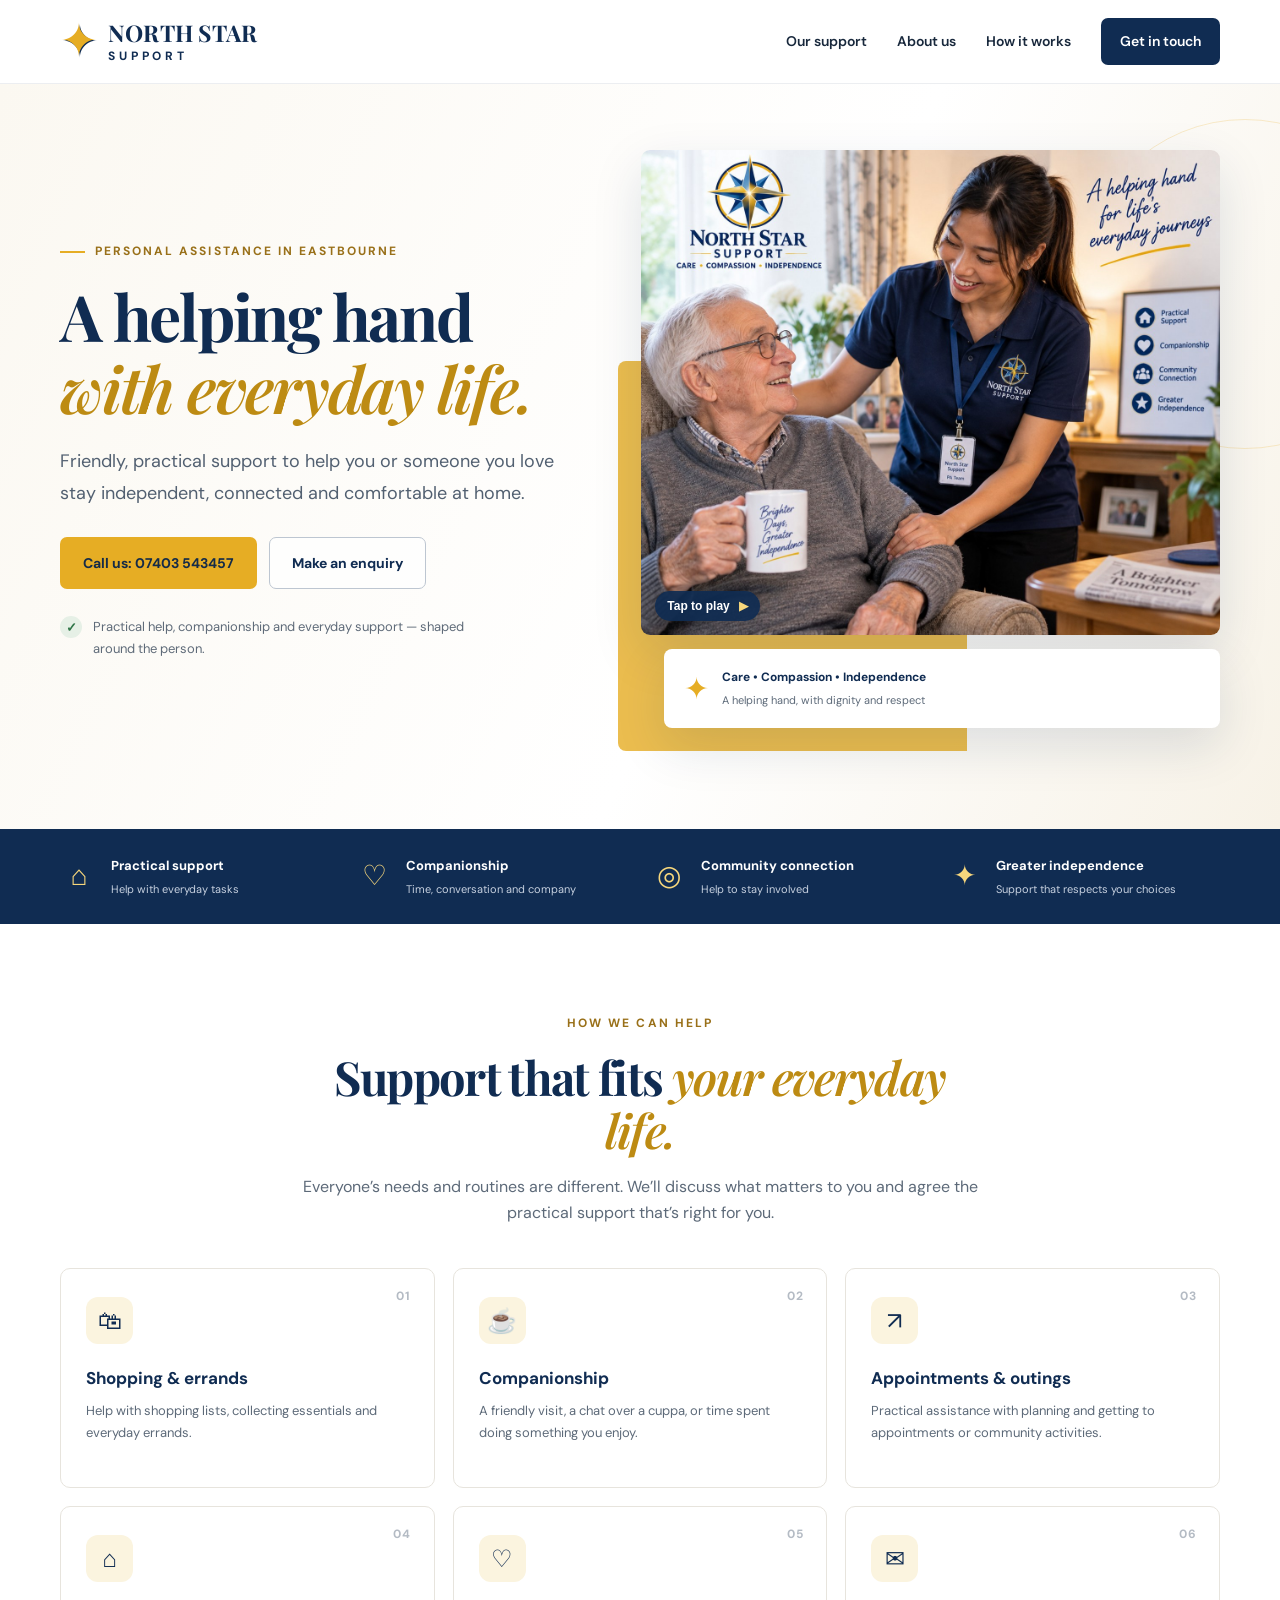
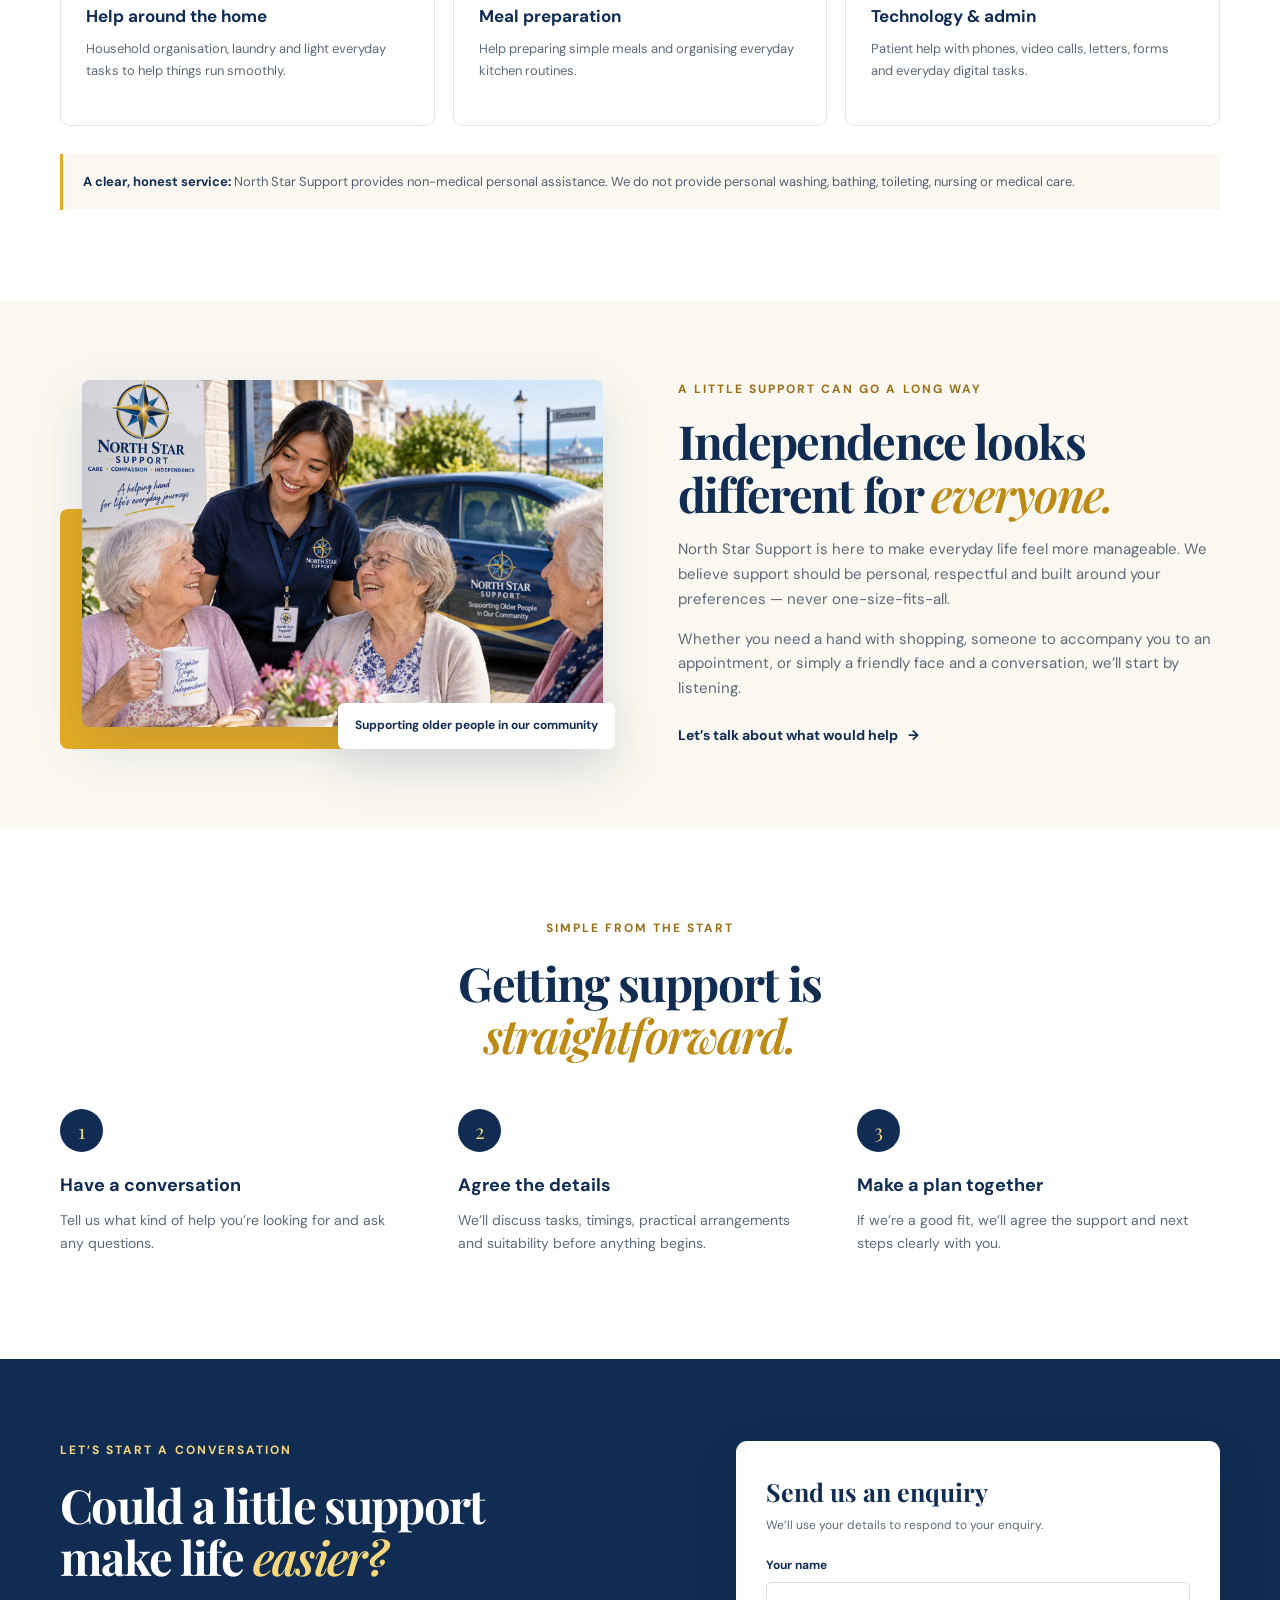
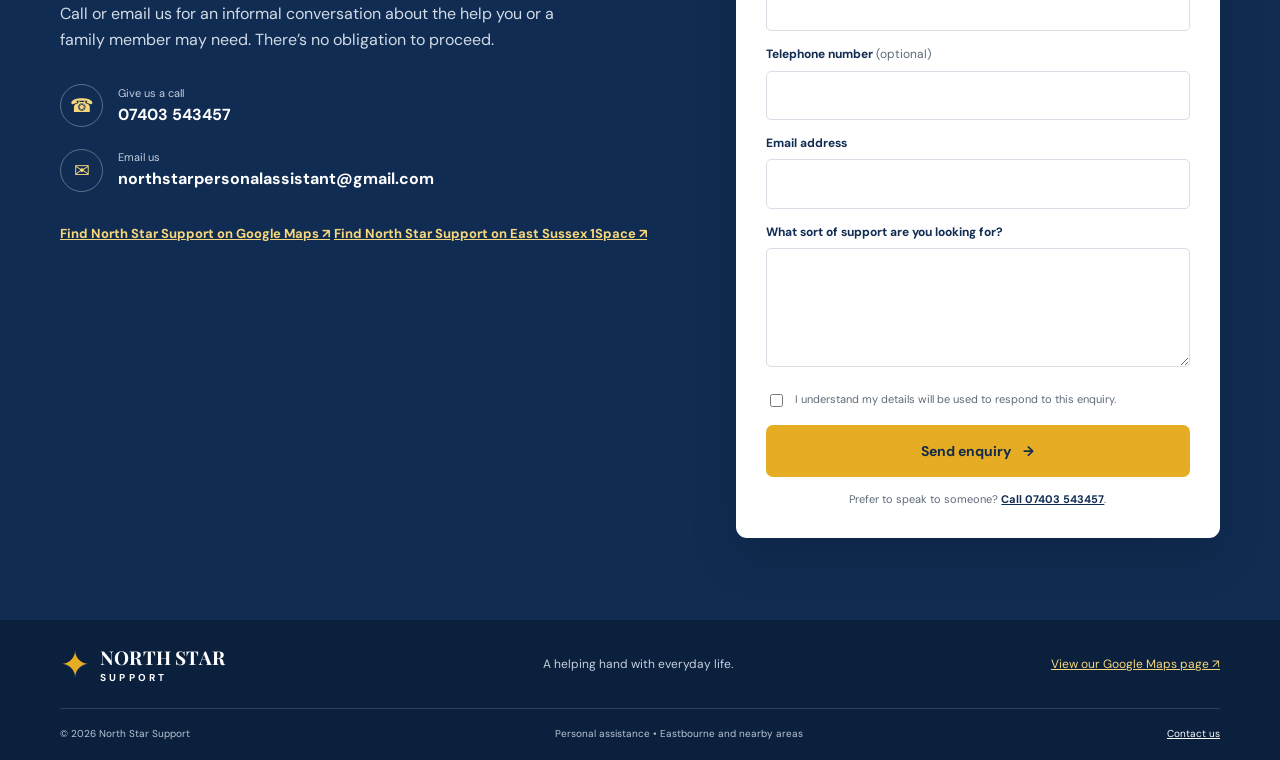
==== commit 0c35b11d: "Add files via upload" ====
--- a/index.html
+++ b/index.html
@@ -40,12 +40,12 @@
           <div class="hero-note"><span class="check">✓</span><span>Practical help, companionship and everyday support — shaped around the person.</span></div>
         </div>
         <div class="hero-image-wrap">
-          <button class="hero-media" type="button" aria-label="Play North Star Support photo animation" aria-pressed="false">
+          <button class="hero-media" type="button" aria-label="Tap to play North Star Support video" aria-pressed="false">
             <img class="hero-image" src="assets/support-at-home.jpg" alt="A North Star Support personal assistant sharing a friendly moment with an older man at home">
             <video class="hero-video" muted playsinline preload="metadata" aria-hidden="true" tabindex="-1">
               <source src="assets/support-animation.mp4" type="video/mp4">
             </video>
-            <span class="media-hint">Hover or tap to see the animation <span aria-hidden="true">▶</span></span>
+            <span class="media-hint">Tap to play <span aria-hidden="true">▶</span></span>
           </button>
           <div class="image-caption"><span class="caption-star">✦</span><span><strong>Care • Compassion • Independence</strong><small>A helping hand, with dignity and respect</small></span></div>
         </div>
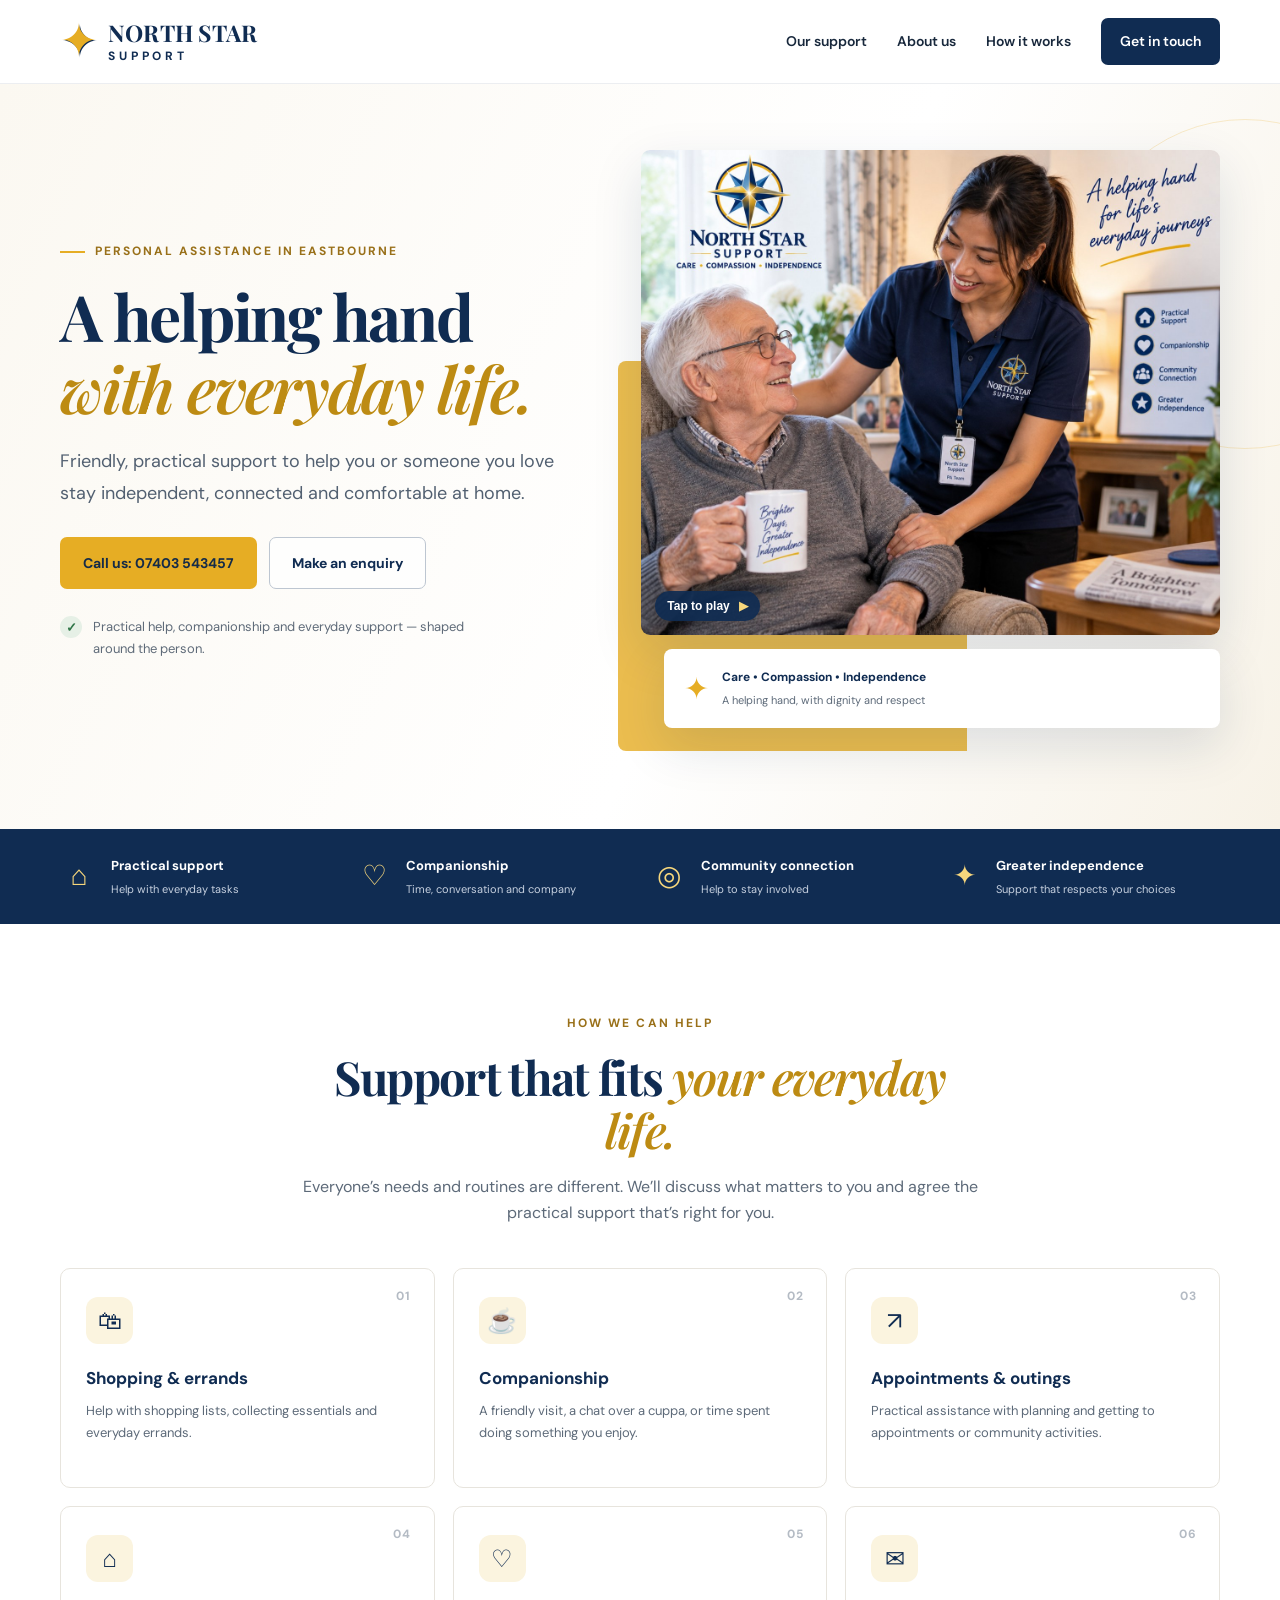
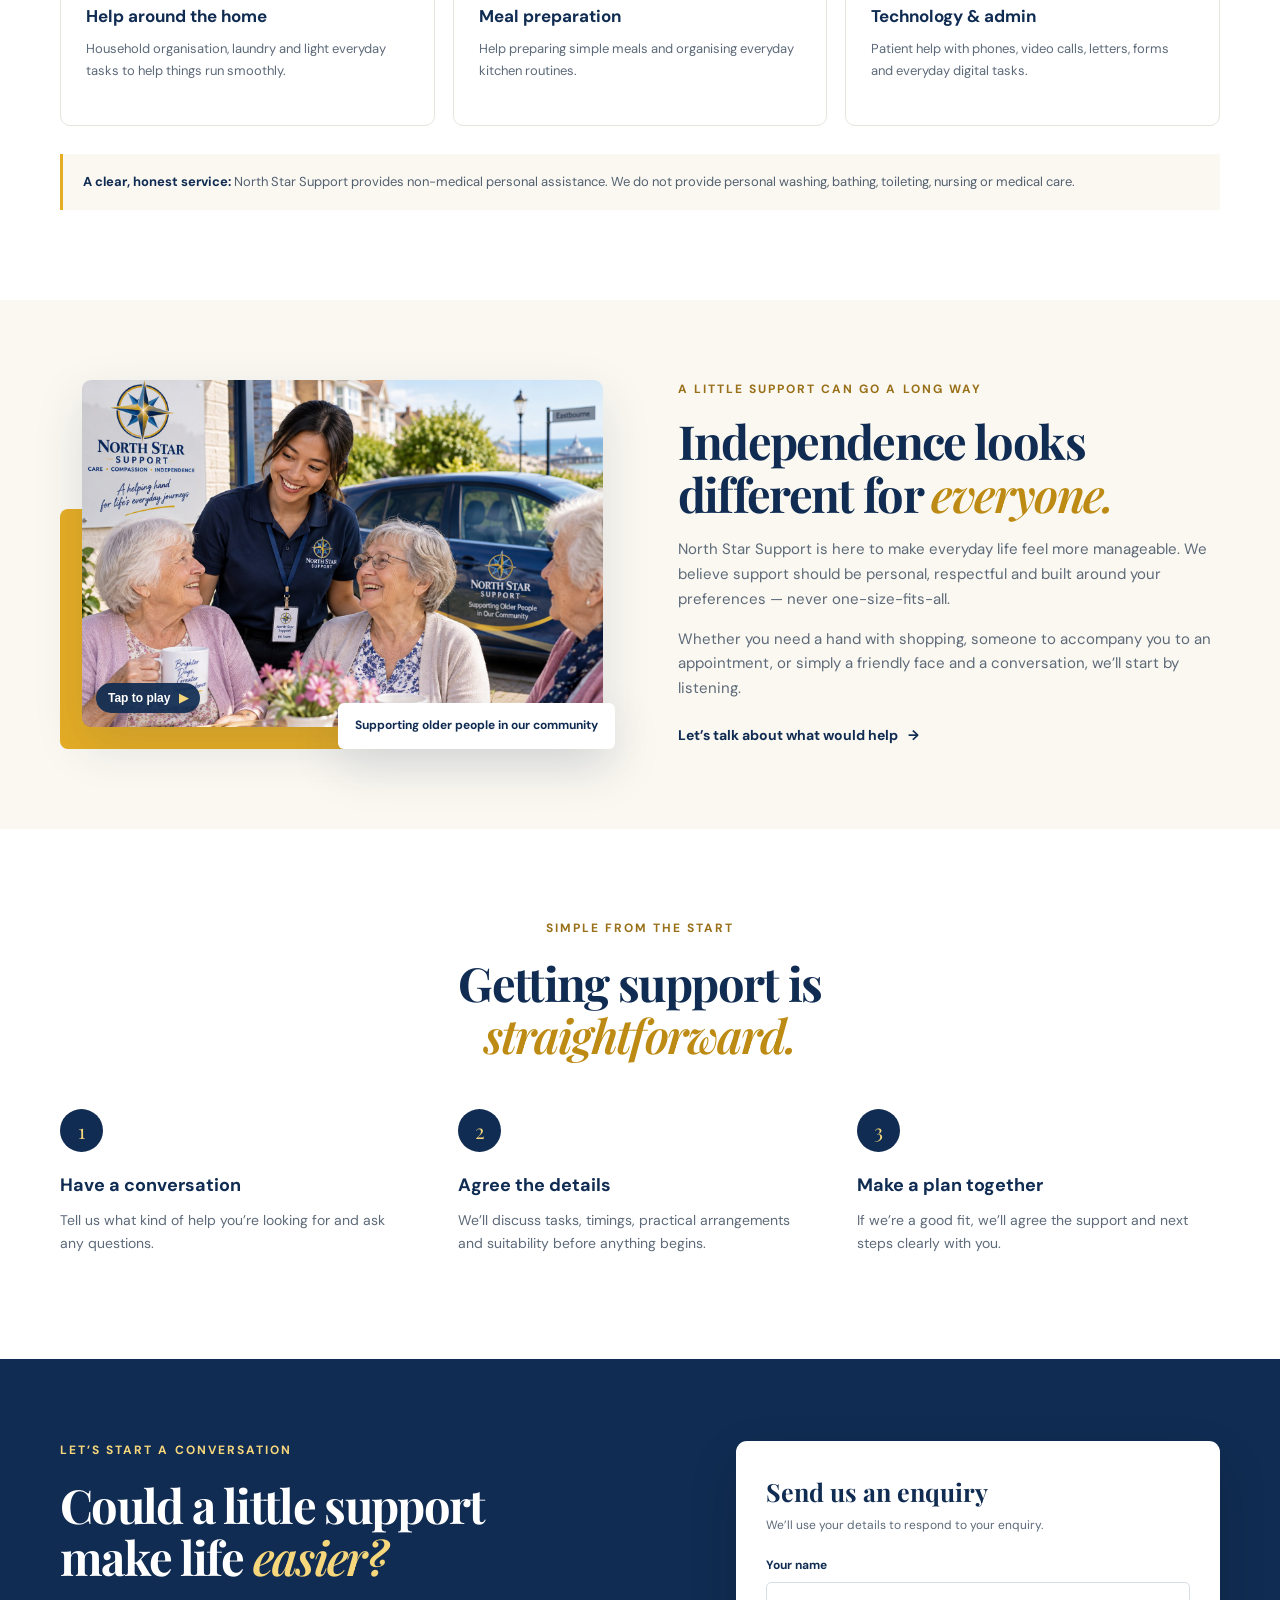
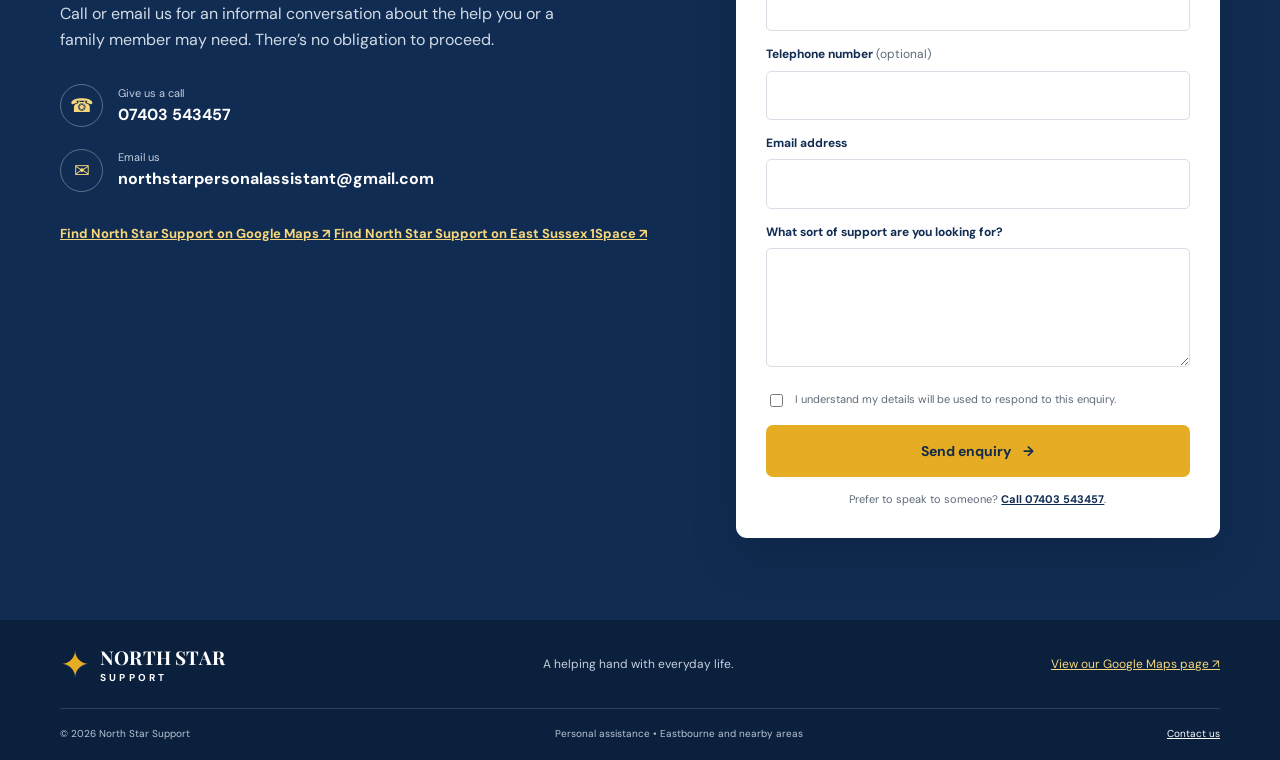
==== commit 6b440bd6: "Add files via upload" ====
--- a/index.html
+++ b/index.html
@@ -83,7 +83,16 @@
 
     <section class="about-section" id="about">
       <div class="container about-grid">
-        <div class="about-image-wrap"><img src="assets/community-support.jpg" alt="A North Star Support assistant chatting with older women in the Eastbourne community"><span class="photo-label">Supporting older people in our community</span></div>
+        <div class="about-image-wrap">
+          <button class="hero-media community-media" type="button" aria-label="Tap to play community support video" aria-pressed="false">
+            <img class="hero-image" src="assets/community-support.jpg" alt="A North Star Support assistant chatting with older women in the Eastbourne community">
+            <video class="hero-video" muted playsinline preload="metadata" aria-hidden="true" tabindex="-1">
+              <source src="assets/community-animation.mp4" type="video/mp4">
+            </video>
+            <span class="media-hint">Tap to play <span aria-hidden="true">▶</span></span>
+          </button>
+          <span class="photo-label">Supporting older people in our community</span>
+        </div>
         <div class="about-copy"><p class="eyebrow">A little support can go a long way</p><h2>Independence looks different for <em>everyone.</em></h2><p>North Star Support is here to make everyday life feel more manageable. We believe support should be personal, respectful and built around your preferences — never one-size-fits-all.</p><p>Whether you need a hand with shopping, someone to accompany you to an appointment, or simply a friendly face and a conversation, we’ll start by listening.</p><a class="text-link" href="#contact">Let’s talk about what would help <span aria-hidden="true">→</span></a></div>
       </div>
     </section>
--- a/styles.css
+++ b/styles.css
@@ -13,3 +13,9 @@
 @media(max-width:900px){.hero-grid{gap:35px}.hero-image{height:auto;max-height:460px}.trust-grid{grid-template-columns:repeat(2,1fr);row-gap:20px}.about-grid{gap:40px}.contact-grid{gap:35px}.main-nav{gap:18px}.main-nav a{font-size:13px}}
 @media(max-width:680px){.container{width:min(100% - 32px,520px)}.site-header{height:72px}.brand-star{font-size:37px}.brand-words strong{font-size:19px}.brand-words>span{font-size:10px}.menu-toggle{display:block}.main-nav{display:none;position:absolute;top:71px;left:0;right:0;padding:16px;background:#fff;border-bottom:1px solid var(--line);box-shadow:0 12px 20px #102c5210;flex-direction:column;align-items:stretch;gap:0}.main-nav.open{display:flex}.main-nav a{padding:13px 10px}.main-nav .nav-cta{text-align:center;margin-top:6px}.hero{padding:46px 0 55px}.hero-grid{grid-template-columns:1fr;gap:35px}.hero-copy{order:1}.hero-image-wrap{order:2;margin-right:10px}.hero-image{height:auto;max-height:420px}.image-caption{right:auto;max-width:100%;padding:12px;margin:12px 0 0 12px}.hero-intro{font-size:16px}.hero-actions{display:grid;grid-template-columns:1fr}.button{width:100%}.trust-grid{gap:18px 12px}.trust-grid>div{align-items:flex-start;gap:8px}.trust-icon{font-size:23px;width:28px}.trust-grid strong{font-size:12px}.trust-grid small{font-size:10px}.section{padding:65px 0}.service-grid{grid-template-columns:1fr;gap:12px}.service-card{min-height:auto;padding:22px}.service-icon{margin-bottom:13px}.about-section{padding:60px 0}.about-grid{grid-template-columns:1fr;gap:35px}.about-image-wrap img{height:auto;max-height:380px}.photo-label{right:-5px;max-width:230px}.steps-grid{grid-template-columns:1fr;gap:20px}.step{padding:0}.step>span{margin-bottom:12px}.contact-section{padding:60px 0}.contact-grid{grid-template-columns:1fr;gap:35px}.contact-form{padding:23px 19px}.footer-main{align-items:flex-start;flex-direction:column}.footer-main p{order:3}.footer-bottom{flex-wrap:wrap}.footer-bottom span:nth-child(2){order:3;width:100%}}
 @media(prefers-reduced-motion:reduce){html{scroll-behavior:auto}*,*::before,*::after{transition:none!important}}
+
+/* The second promotional image uses the same tap-to-play video behavior. */
+.community-media{z-index:1}
+.community-media .hero-image{max-height:440px}
+.community-media .hero-video{max-height:none}
+.about-image-wrap .photo-label{z-index:2;pointer-events:none}
